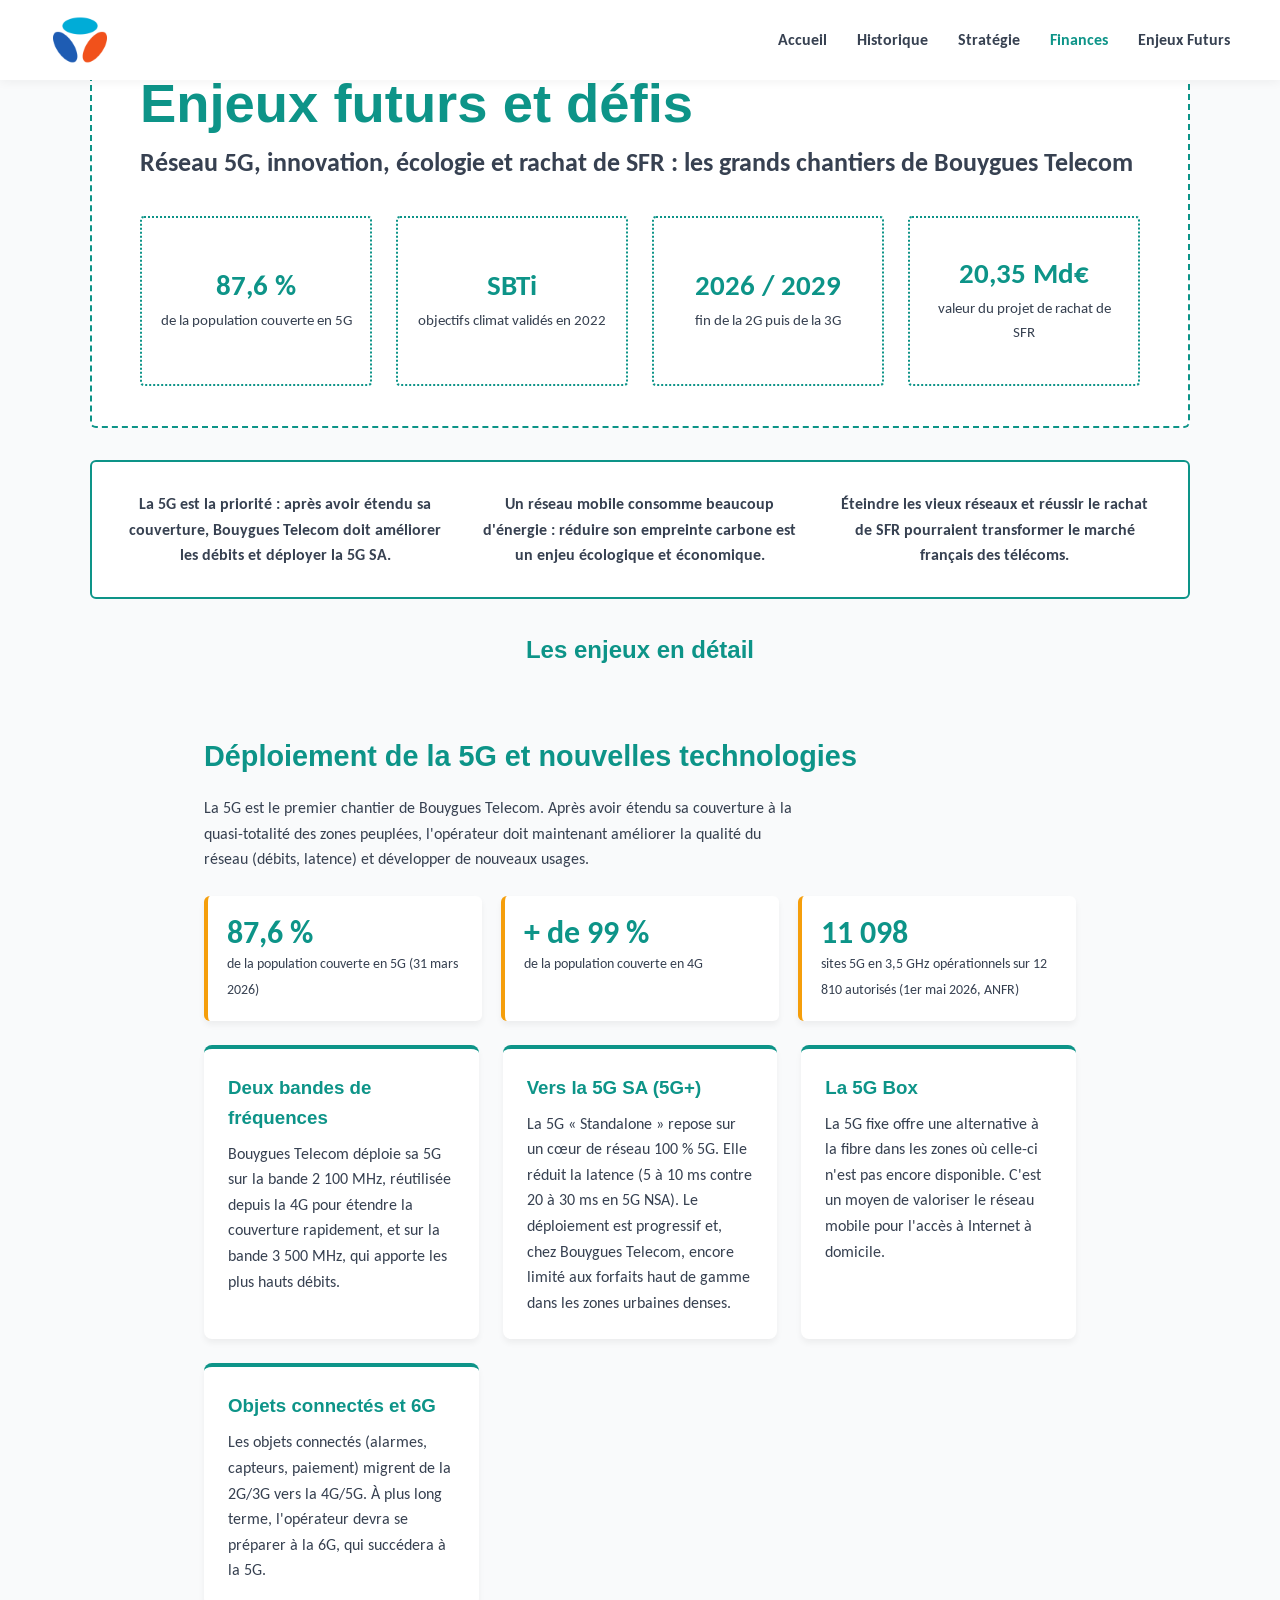
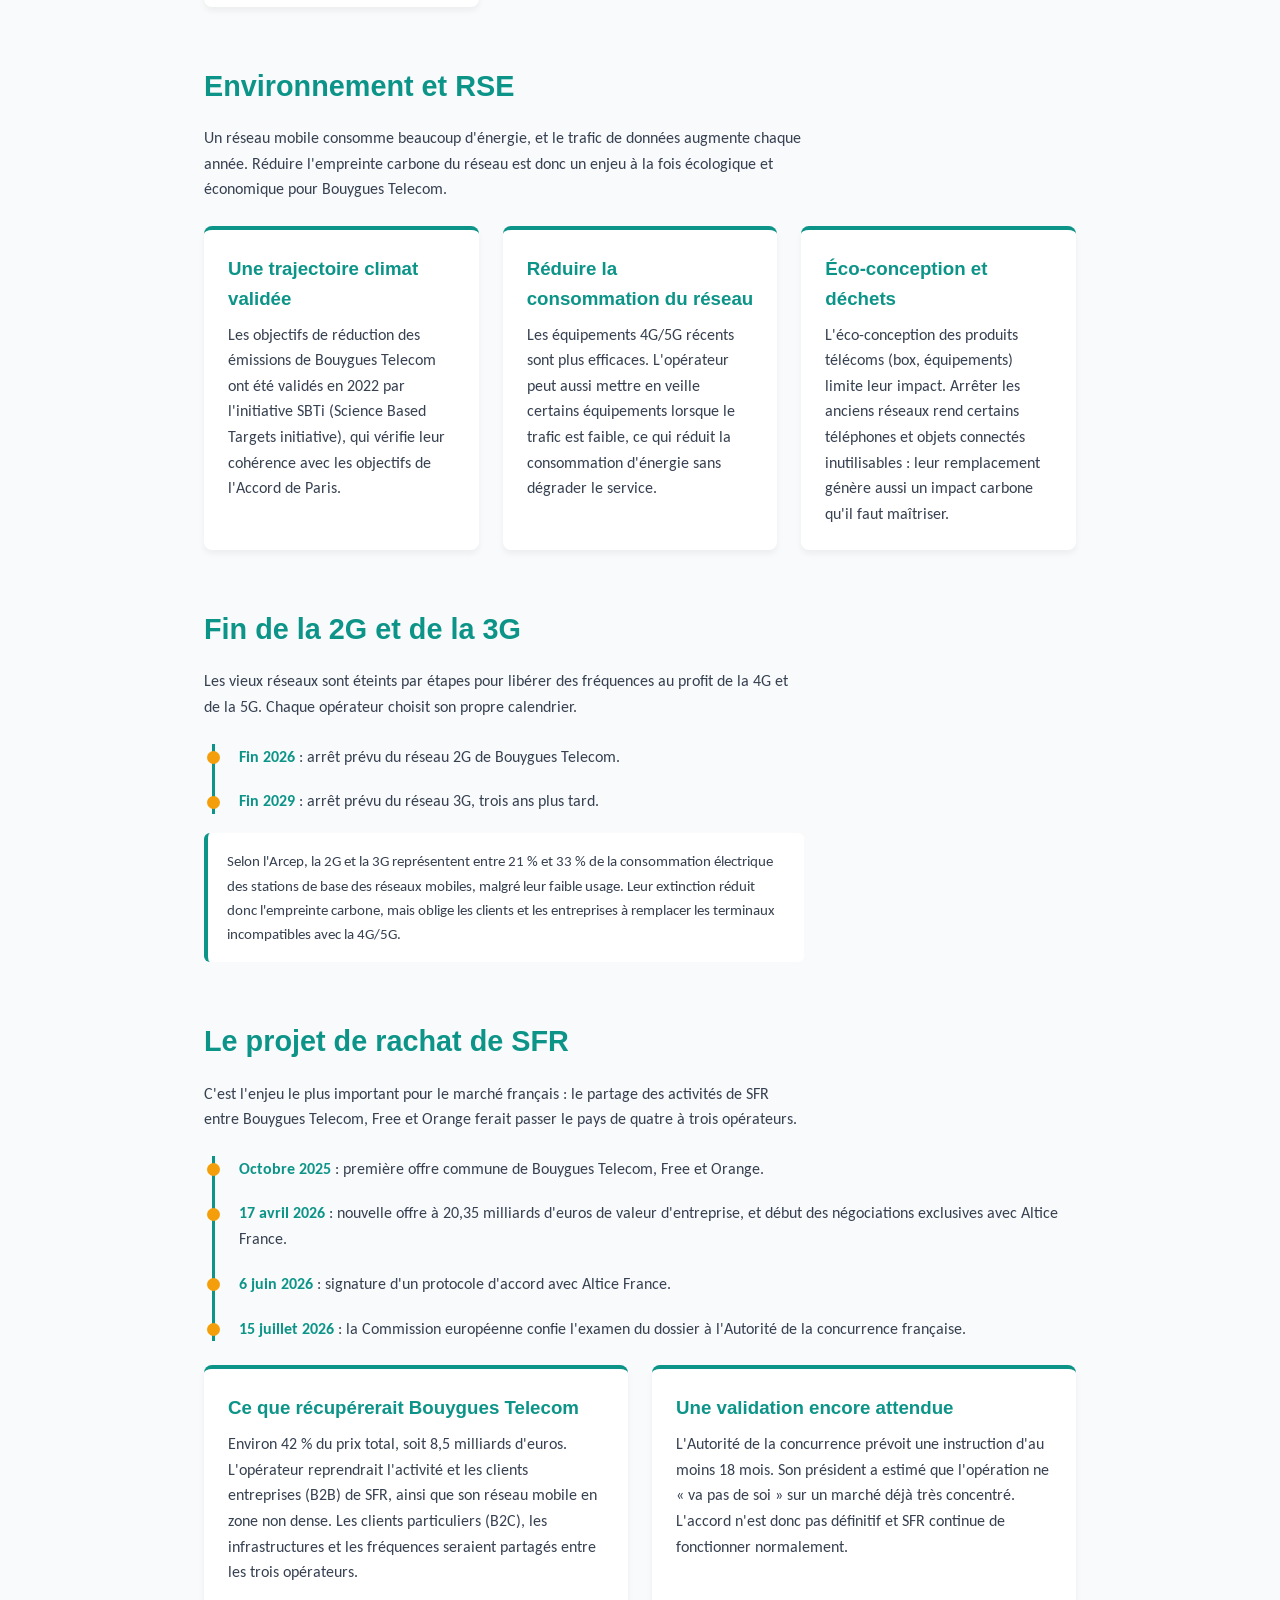
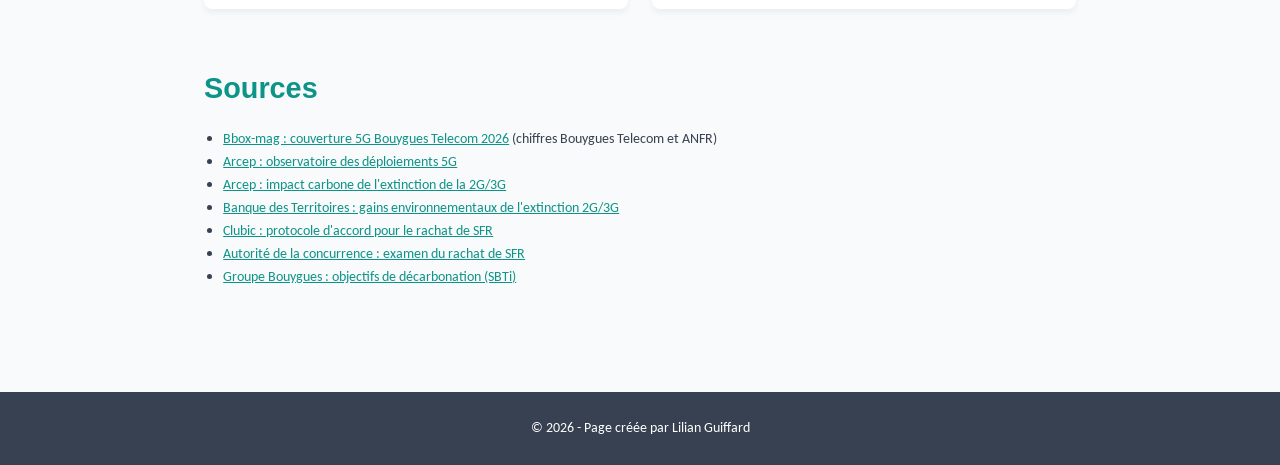
==== enjeux.html @ 65c5e7a4 "Update enjeux.html" ====
<!DOCTYPE html>
<html lang="fr">
<head>
    <meta charset="UTF-8">
    <meta name="viewport" content="width=device-width, initial-scale=1.0">
    <title>Enjeux Futurs - Bouygues Telecom</title>
    <link rel="stylesheet" href="style.css">
    <link rel="icon" type="image/x-icon" href="./Bouygues.ico">
    
    <link href="https://fonts.googleapis.com/css2?family=Carlito:ital,wght@0,400;0,700;1,400&display=swap" rel="stylesheet">
    

    
    <style>

        .enjeux-wrap {
            max-width: 1000px;
            margin: 0 auto;
            padding: 3rem 5% 1rem;
        }

        .enjeux-wrap section {
            margin-bottom: 3.5rem;
        }

        .enjeux-wrap h2 {
            color: var(--primary-color);
            font-size: 1.8rem;
            margin-bottom: 1rem;
        }

        .enjeux-wrap h3 {
            color: var(--primary-color);
            margin-bottom: 0.5rem;
        }

        .enjeux-wrap p {
            margin-bottom: 1rem;
            max-width: 75ch;
        }

        
        .intro-panel {
            max-width: 1100px;
            margin: 2rem auto 0;
            padding: 2.5rem 3rem;
            background: #fff;
            border: 2px dashed var(--primary-color);
            border-radius: 6px;
            width: 90%;
        }

        .intro-panel h1 {
            font-size: clamp(2rem, 5vw, 3.4rem);
            line-height: 1.1;
            color: var(--primary-color);
            margin-bottom: 0.6rem;
        }

        .intro-panel .sous-titre {
            font-size: clamp(1.1rem, 2.5vw, 1.6rem);
            font-weight: 700;
            margin-bottom: 2rem;
        }

        
        .tuiles {
            display: grid;
            grid-template-columns: repeat(4, 1fr);
            gap: 1.5rem;
        }

        .tuile {
            display: flex;
            flex-direction: column;
            justify-content: center;
            align-items: center;
            text-align: center;
            min-height: 170px;
            padding: 1rem;
            border: 2px dotted var(--primary-color);
            border-radius: 4px;
            color: var(--text-color);
            text-decoration: none;
            transition: box-shadow 0.25s, transform 0.25s;
        }

        .tuile:hover,
        .tuile:focus-visible {
            box-shadow: 0 8px 24px rgba(0, 85, 164, 0.18);
            transform: translateY(-3px);
        }

        .tuile strong {
            font-size: 1.8rem;
            color: var(--primary-color);
            line-height: 1.1;
        }

        .tuile span {
            font-size: 0.95rem;
            margin-top: 0.4rem;
        }

        
        .trio {
            max-width: 1100px;
            width: 90%;
            margin: 2rem auto 0;
            padding: 1.8rem 2rem;
            background: #fff;
            border: 2px solid var(--primary-color);
            border-radius: 6px;
            display: grid;
            grid-template-columns: repeat(3, 1fr);
            gap: 2rem;
            text-align: center;
            font-weight: 700;
        }

        .trio p {
            margin: 0;
        }

        .detail-titre {
            text-align: center;
            margin-top: 2rem;
            color: var(--primary-color);
        }

        @media (max-width: 900px) {
            .tuiles { grid-template-columns: repeat(2, 1fr); }
            .trio { grid-template-columns: 1fr; }
        }

        @media (max-width: 480px) {
            .intro-panel { padding: 1.5rem; }
            .tuiles { grid-template-columns: 1fr; }
        }

        
        .chiffres {
            display: grid;
            grid-template-columns: repeat(auto-fit, minmax(200px, 1fr));
            gap: 1.2rem;
            margin: 1.5rem 0;
        }

        .chiffre {
            background: #fff;
            border-left: 4px solid var(--accent-color);
            border-radius: 6px;
            padding: 1.2rem;
            box-shadow: 0 4px 6px rgba(0, 0, 0, 0.05);
        }

        .chiffre strong {
            display: block;
            font-size: 2rem;
            color: var(--primary-color);
            line-height: 1.1;
        }

        .chiffre span {
            font-size: 0.9rem;
        }

        
        .grille {
            display: grid;
            grid-template-columns: repeat(auto-fit, minmax(260px, 1fr));
            gap: 1.5rem;
            margin-top: 1.5rem;
        }

        .grille .card {
            max-width: none;
            padding: 1.5rem;
        }

        .grille .card p {
            margin-bottom: 0;
        }

        
        .frise {
            list-style: none;
            border-left: 3px solid var(--primary-color);
            margin: 1.5rem 0 1rem 0.5rem;
            padding-left: 1.5rem;
        }

        .frise li {
            position: relative;
            margin-bottom: 1.2rem;
        }

        .frise li::before {
            content: "";
            position: absolute;
            left: calc(-1.5rem - 8px);
            top: 0.45rem;
            width: 13px;
            height: 13px;
            border-radius: 50%;
            background: var(--accent-color);
        }

        .frise time {
            font-weight: 700;
            color: var(--primary-color);
        }

        .note {
            background: #fff;
            border-radius: 6px;
            padding: 1rem 1.2rem;
            border-left: 4px solid var(--primary-color);
            font-size: 0.95rem;
            max-width: 75ch;
        }

        .sources ul {
            padding-left: 1.2rem;
            font-size: 0.9rem;
        }

        .sources a {
            color: var(--primary-color);
        }

        
        .btn {
            transition: box-shadow 0.25s, transform 0.25s;
        }

        .btn:hover {
            background: var(--accent-color);
            box-shadow: 0 8px 24px rgba(255, 90, 0, 0.35);
            transform: translateY(-3px);
        }

    </style>
</head>
<body>

    <header>
        <div class="logo">
            <img src="./bouygues-telecom-logo.png"
                 width="60"
                 height="60"
                 alt="Logo Bouygues Telecom">
        </div>

        <nav>
            <ul>
                <li><a href="index.html">Accueil</a></li>
                <li><a href="histoire.html">Historique</a></li>
                <li><a href="strategie.html">Stratégie</a></li>
                <li><a href="finances.html" class="active">Finances</a></li>
                <li><a href="enjeux.html">Enjeux Futurs</a></li>
            </ul>
        </nav>
    </header>

    <div class="intro-panel">
        <h1>Enjeux futurs et défis</h1>
        <p class="sous-titre">Réseau 5G, innovation, écologie et rachat de SFR : les grands chantiers de Bouygues Telecom</p>
        <div class="tuiles">
            <a class="tuile" href="#5g"><strong>87,6 %</strong><span>de la population couverte en 5G</span></a>
            <a class="tuile" href="#rse"><strong>SBTi</strong><span>objectifs climat validés en 2022</span></a>
            <a class="tuile" href="#reseaux"><strong>2026 / 2029</strong><span>fin de la 2G puis de la 3G</span></a>
            <a class="tuile" href="#sfr"><strong>20,35 Md€</strong><span>valeur du projet de rachat de SFR</span></a>
        </div>
    </div>

    <div class="trio">
        <p>La 5G est la priorité : après avoir étendu sa couverture, Bouygues Telecom doit améliorer les débits et déployer la 5G SA.</p>
        <p>Un réseau mobile consomme beaucoup d'énergie : réduire son empreinte carbone est un enjeu écologique et économique.</p>
        <p>Éteindre les vieux réseaux et réussir le rachat de SFR pourraient transformer le marché français des télécoms.</p>
    </div>

    <h2 class="detail-titre">Les enjeux en détail</h2>

    <main class="enjeux-wrap">

        
        <section id="5g">
            <h2>Déploiement de la 5G et nouvelles technologies</h2>
            <p>La 5G est le premier chantier de Bouygues Telecom. Après avoir étendu sa couverture à la quasi-totalité des zones peuplées, l'opérateur doit maintenant améliorer la qualité du réseau (débits, latence) et développer de nouveaux usages.</p>

            <div class="chiffres">
                <div class="chiffre">
                    <strong>87,6 %</strong>
                    <span>de la population couverte en 5G (31 mars 2026)</span>
                </div>
                <div class="chiffre">
                    <strong>+ de 99 %</strong>
                    <span>de la population couverte en 4G</span>
                </div>
                <div class="chiffre">
                    <strong>11 098</strong>
                    <span>sites 5G en 3,5 GHz opérationnels sur 12 810 autorisés (1er mai 2026, ANFR)</span>
                </div>
            </div>

            <div class="grille">
                <div class="card">
                    <h3>Deux bandes de fréquences</h3>
                    <p>Bouygues Telecom déploie sa 5G sur la bande 2 100 MHz, réutilisée depuis la 4G pour étendre la couverture rapidement, et sur la bande 3 500 MHz, qui apporte les plus hauts débits.</p>
                </div>
                <div class="card">
                    <h3>Vers la 5G SA (5G+)</h3>
                    <p>La 5G « Standalone » repose sur un cœur de réseau 100 % 5G. Elle réduit la latence (5 à 10 ms contre 20 à 30 ms en 5G NSA). Le déploiement est progressif et, chez Bouygues Telecom, encore limité aux forfaits haut de gamme dans les zones urbaines denses.</p>
                </div>
                <div class="card">
                    <h3>La 5G Box</h3>
                    <p>La 5G fixe offre une alternative à la fibre dans les zones où celle-ci n'est pas encore disponible. C'est un moyen de valoriser le réseau mobile pour l'accès à Internet à domicile.</p>
                </div>
                <div class="card">
                    <h3>Objets connectés et 6G</h3>
                    <p>Les objets connectés (alarmes, capteurs, paiement) migrent de la 2G/3G vers la 4G/5G. À plus long terme, l'opérateur devra se préparer à la 6G, qui succédera à la 5G.</p>
                </div>
            </div>
        </section>

        
        <section id="rse">
            <h2>Environnement et RSE</h2>
            <p>Un réseau mobile consomme beaucoup d'énergie, et le trafic de données augmente chaque année. Réduire l'empreinte carbone du réseau est donc un enjeu à la fois écologique et économique pour Bouygues Telecom.</p>

            <div class="grille">
                <div class="card">
                    <h3>Une trajectoire climat validée</h3>
                    <p>Les objectifs de réduction des émissions de Bouygues Telecom ont été validés en 2022 par l'initiative SBTi (Science Based Targets initiative), qui vérifie leur cohérence avec les objectifs de l'Accord de Paris.</p>
                </div>
                <div class="card">
                    <h3>Réduire la consommation du réseau</h3>
                    <p>Les équipements 4G/5G récents sont plus efficaces. L'opérateur peut aussi mettre en veille certains équipements lorsque le trafic est faible, ce qui réduit la consommation d'énergie sans dégrader le service.</p>
                </div>
                <div class="card">
                    <h3>Éco-conception et déchets</h3>
                    <p>L'éco-conception des produits télécoms (box, équipements) limite leur impact. Arrêter les anciens réseaux rend certains téléphones et objets connectés inutilisables : leur remplacement génère aussi un impact carbone qu'il faut maîtriser.</p>
                </div>
            </div>
        </section>

        
        <section id="reseaux">
            <h2>Fin de la 2G et de la 3G</h2>
            <p>Les vieux réseaux sont éteints par étapes pour libérer des fréquences au profit de la 4G et de la 5G. Chaque opérateur choisit son propre calendrier.</p>

            <ul class="frise">
                <li><time>Fin 2026</time> : arrêt prévu du réseau 2G de Bouygues Telecom.</li>
                <li><time>Fin 2029</time> : arrêt prévu du réseau 3G, trois ans plus tard.</li>
            </ul>

            <p class="note">Selon l'Arcep, la 2G et la 3G représentent entre 21 % et 33 % de la consommation électrique des stations de base des réseaux mobiles, malgré leur faible usage. Leur extinction réduit donc l'empreinte carbone, mais oblige les clients et les entreprises à remplacer les terminaux incompatibles avec la 4G/5G.</p>
        </section>

        <section id="sfr">
            <h2>Le projet de rachat de SFR</h2>
            <p>C'est l'enjeu le plus important pour le marché français : le partage des activités de SFR entre Bouygues Telecom, Free et Orange ferait passer le pays de quatre à trois opérateurs.</p>

            <ul class="frise">
                <li><time>Octobre 2025</time> : première offre commune de Bouygues Telecom, Free et Orange.</li>
                <li><time>17 avril 2026</time> : nouvelle offre à 20,35 milliards d'euros de valeur d'entreprise, et début des négociations exclusives avec Altice France.</li>
                <li><time>6 juin 2026</time> : signature d'un protocole d'accord avec Altice France.</li>
                <li><time>15 juillet 2026</time> : la Commission européenne confie l'examen du dossier à l'Autorité de la concurrence française.</li>
            </ul>

            <div class="grille">
                <div class="card">
                    <h3>Ce que récupérerait Bouygues Telecom</h3>
                    <p>Environ 42 % du prix total, soit 8,5 milliards d'euros. L'opérateur reprendrait l'activité et les clients entreprises (B2B) de SFR, ainsi que son réseau mobile en zone non dense. Les clients particuliers (B2C), les infrastructures et les fréquences seraient partagés entre les trois opérateurs.</p>
                </div>
                <div class="card">
                    <h3>Une validation encore attendue</h3>
                    <p>L'Autorité de la concurrence prévoit une instruction d'au moins 18 mois. Son président a estimé que l'opération ne « va pas de soi » sur un marché déjà très concentré. L'accord n'est donc pas définitif et SFR continue de fonctionner normalement.</p>
                </div>
            </div>
        </section>

        <section class="sources">
            <h2>Sources</h2>
            <ul>
                <li><a href="https://www.bbox-mag.fr/mobiles/reseau/couverture-5g-bouygues-telecom-2026/44819031">Bbox-mag : couverture 5G Bouygues Telecom 2026</a> (chiffres Bouygues Telecom et ANFR)</li>
                <li><a href="https://www.arcep.fr/cartes-et-donnees/nos-cartes/5g/derniers-chiffres.html">Arcep : observatoire des déploiements 5G</a></li>
                <li><a href="https://www.arcep.fr/actualites/actualites-et-communiques/detail/n/environnement-110923.html">Arcep : impact carbone de l'extinction de la 2G/3G</a></li>
                <li><a href="https://www.banquedesterritoires.fr/lextinction-de-la-2g3g-pourrait-generer-des-gains-environnementaux-substantiels">Banque des Territoires : gains environnementaux de l'extinction 2G/3G</a></li>
                <li><a href="https://www.clubic.com/actualite-615757-grosse-avancee-pour-le-rachat-de-sfr-free-orange-bouygues-telecom-tombent-d-accord-avec-altice-les-details.html">Clubic : protocole d'accord pour le rachat de SFR</a></li>
                <li><a href="https://www.autoritedelaconcurrence.fr/fr/entityprint/pdf/node/12235">Autorité de la concurrence : examen du rachat de SFR</a></li>
                <li><a href="https://www.bouygues.com/app/uploads/2024/03/reponses-aux-questions-ecrites-des-actionnairesannexes_vf-1-1.pdf">Groupe Bouygues : objectifs de décarbonation (SBTi)</a></li>
            </ul>
        </section>

    </main>

    <footer>
        <p>&copy; 2026 - Page créée par Lilian Guiffard</p>
    </footer>

</body>
</html>
---- style.css ----
head {
      <link rel="icon" type="image/x-icon" href="./Bouygues.ico">
  }

:root {
  --primary-color: #0D9488;   
  --secondary-color: #059669; 
  --accent-color: #F59E0B;    
  --neutral-color: #374151;   
  --text-color: #374151;      
  --bg-light: #F9FAFB;        
}

* {
  margin: 0;
  padding: 0;
  box-sizing: border-box;
}

body {
  font-family: 'Segoe UI', Tahoma, Geneva, Verdana, sans-serif;
  color: var(--text-color);
  background-color: var(--bg-light);
  line-height: 1.6;
}

header {
  background: #fff;
  box-shadow: 0 2px 5px rgba(0, 0, 0, 0.1);
  display: flex;
  justify-content: space-between;
  align-items: center;
  padding: 1rem 5%;
  position: sticky;
  top: 0;
  z-index: 1000;
}

header .logo h1 {
  color: var(--primary-color);
  font-size: 1.8rem;
}

header .logo span {
  color: var(--accent-color);
}

nav ul {
  list-style: none;
  display: flex;
  gap: 1.5rem;
}

nav a {
  text-decoration: none;
  color: var(--text-color);
  font-weight: 500;
  transition: color 0.3s;
}

nav a:hover,
nav a.active {
  color: var(--primary-color);
}

.hero {
  background: linear-gradient(135deg, var(--primary-color) 0%, #065f55 100%);
  color: #fff;
  padding: 6rem 2rem;
  text-align: center;
}

.hero h2 {
  font-size: 2.5rem;
  margin-bottom: 1rem;
}

.hero p {
  font-size: 1.2rem;
  max-width: 600px;
  margin: 0 auto 2rem;
}

.btn {
  display: inline-block;
  background: var(--accent-color);
  color: #fff;
  padding: 0.8rem 1.5rem;
  border-radius: 5px;
  text-decoration: none;
  font-weight: 700;
  transition: background 0.3s;
}

.btn:hover {
  background: var(--secondary-color);
}

.intro-cards {
  display: flex;
  justify-content: center;
  gap: 2rem;
  padding: 4rem 5%;
  flex-wrap: wrap;
}

.card {
  background: #fff;
  padding: 2rem;
  border-radius: 8px;
  box-shadow: 0 4px 6px rgba(0, 0, 0, 0.05);
  flex: 1;
  min-width: 250px;
  max-width: 350px;
  border-top: 4px solid var(--primary-color);
}

.card h3 {
  margin-bottom: 1rem;
  color: var(--primary-color);
}

footer {
  text-align: center;
  padding: 2rem;
  background-color: var(--neutral-color);
  color: #ccc;
  margin-top: 2rem;
}

@media (max-width: 768px) {
  header {
    flex-direction: column;
    gap: 1rem;
  }

  nav ul {
    flex-wrap: wrap;
    justify-content: center;
  }
}

:root {
  --primary: #0d9488; /* Teal Océan */
  --secondary: #059669; /* Vert Émeraude */
  --accent: #f59e0b; /* Ambre Doré */
  --neutral: #374151; /* Gris Graphite */
  --bg-light: #f9fafb; /* Gris Clair */
}

/* Typographie et Design Global */
body {
  font-family: "Carlito", sans-serif;
  background-color: var(--bg-light);
  color: var(--neutral);
  margin: 0;
  padding: 0;
  line-height: 1.6;
}

h1, h2, h3, h4, h5, h6 {
  font-family: "Bahnschrift", sans-serif;
  color: var(--primary);
  margin-bottom: 1rem;
}

/* En-tête Flottant (Header) */
header {
  position: fixed;
  top: 0;
  width: 100%;
  height: 80px;
  background-color: #ffffff;
  box-shadow: 0 2px 10px rgba(0, 0, 0, 0.05);
  display: flex;
  justify-content: space-between;
  align-items: center;
  padding: 0 50px;
  z-index: 1000;
  box-sizing: border-box;
}

.logo {
  font-family: "Bahnschrift", sans-serif;
  font-size: 24px;
  color: var(--primary);
  font-weight: bold;
  display: flex;
  align-items: center;
}

nav ul {
  list-style: none;
  display: flex;
  gap: 30px;
  margin: 0;
  padding: 0;
}

nav ul li a {
  color: var(--neutral);
  text-decoration: none;
  font-weight: 600;
}

nav ul li a:hover {
  color: var(--primary);
  text-decoration: underline;
}

.lang-selector {
  padding: 5px 10px;
  border: 1px solid var(--neutral);
  border-radius: 4px;
  font-family: "Carlito", sans-serif;
  color: var(--neutral);
}

/* Layout Principal et Espace Blanc */
main {
  margin-top: 100px; /* Compensation du menu flottant */
  padding: 0 50px 50px 50px;
  max-width: 1200px;
  margin-left: auto;
  margin-right: auto;
}

/* Fil d'Ariane */
.breadcrumbs {
  margin-bottom: 20px;
  font-size: 14px;
}

.breadcrumbs a {
  color: var(--primary);
  text-decoration: none;
}

.breadcrumbs a:hover {
  text-decoration: underline;
}

/* Haut de page (Hero Section) */
.hero {
  position: relative;
  width: 100%;
  height: 450px;
  background: url("https://cloudfront-eu-central-1.images.arcpublishing.com/infopro/WRHAHRPPHRNG7P7ZY3UWK3AXOY.png")
    center/cover no-repeat;
  border-radius: 8px;
  display: flex;
  align-items: center;
  justify-content: flex-start;
  padding: 40px;
  box-sizing: border-box;
  margin-bottom: 60px;
}

.hero-message {
  background: rgba(255, 255, 255, 0.9);
  padding: 30px;
  border-radius: 8px;
  max-width: 500px;
}

.hero-message h1 {
  margin-top: 0;
}

.hero-message p {
  font-size: 18px;
  margin-bottom: 20px;
}

/* Boutons (Proposition B) */
.btn {
  display: inline-block;
  padding: 12px 24px;
  background-color: var(--secondary);
  color: #ffffff;
  text-decoration: none;
  border-radius: 6px;
  font-weight: bold;
  transition:
    box-shadow 0.3s ease,
    background-color 0.3s ease;
}

.btn:hover {
  box-shadow: 0 6px 12px rgba(0, 0, 0, 0.15); /* Effet d'ombre portée */
  text-decoration: none;
  background-color: #047857;
}

/* Liens textuels */
a.text-link {
  color: var(--primary);
  text-decoration: none;
  font-weight: 600;
}

a.text-link:hover {
  text-decoration: underline;
}

/* Chiffres Clés (Infographies statiques) */
.key-figures-container {
  display: flex;
  gap: 30px;
  margin-bottom: 60px;
}

.figure-card {
  flex: 1;
  background-color: #ffffff;
  padding: 30px;
  border-radius: 8px;
  box-shadow: 0 2px 8px rgba(0, 0, 0, 0.05);
  text-align: center;
  border-top: 4px solid var(--accent);
}

.figure-card .number {
  font-family: "Bahnschrift", sans-serif;
  font-size: 42px;
  color: var(--primary);
  font-weight: bold;
  margin-bottom: 10px;
}

.news-carousel {
  display: flex;
  justify-content: center;
  align-items: center;
  gap: 20px;
}

.news-item {
  width: 320px;
  background-color: #ffffff;
  border-radius: 8px;
  padding: 20px;
  box-shadow: 0 2px 8px rgba(0, 0, 0, 0.05);
}

img.news-img {
  width: 100%;
  height: 320px;
  border-radius: 8px;
  transition: transform 0.3s ease;
  margin-bottom: 15px;
}

.news-item:hover img.news-img {
  transform: scale(1.05); 
}

footer {
  background-color: var(--neutral);
  color: #ffffff;
  text-align: center;
  padding: 25px 0;
  font-size: 14px;
}

footer a {
  color: #ffffff;
  text-decoration: none;
  margin: 0 15px;
}

footer a:hover {
  text-decoration: underline;
  color: var(--accent);
}
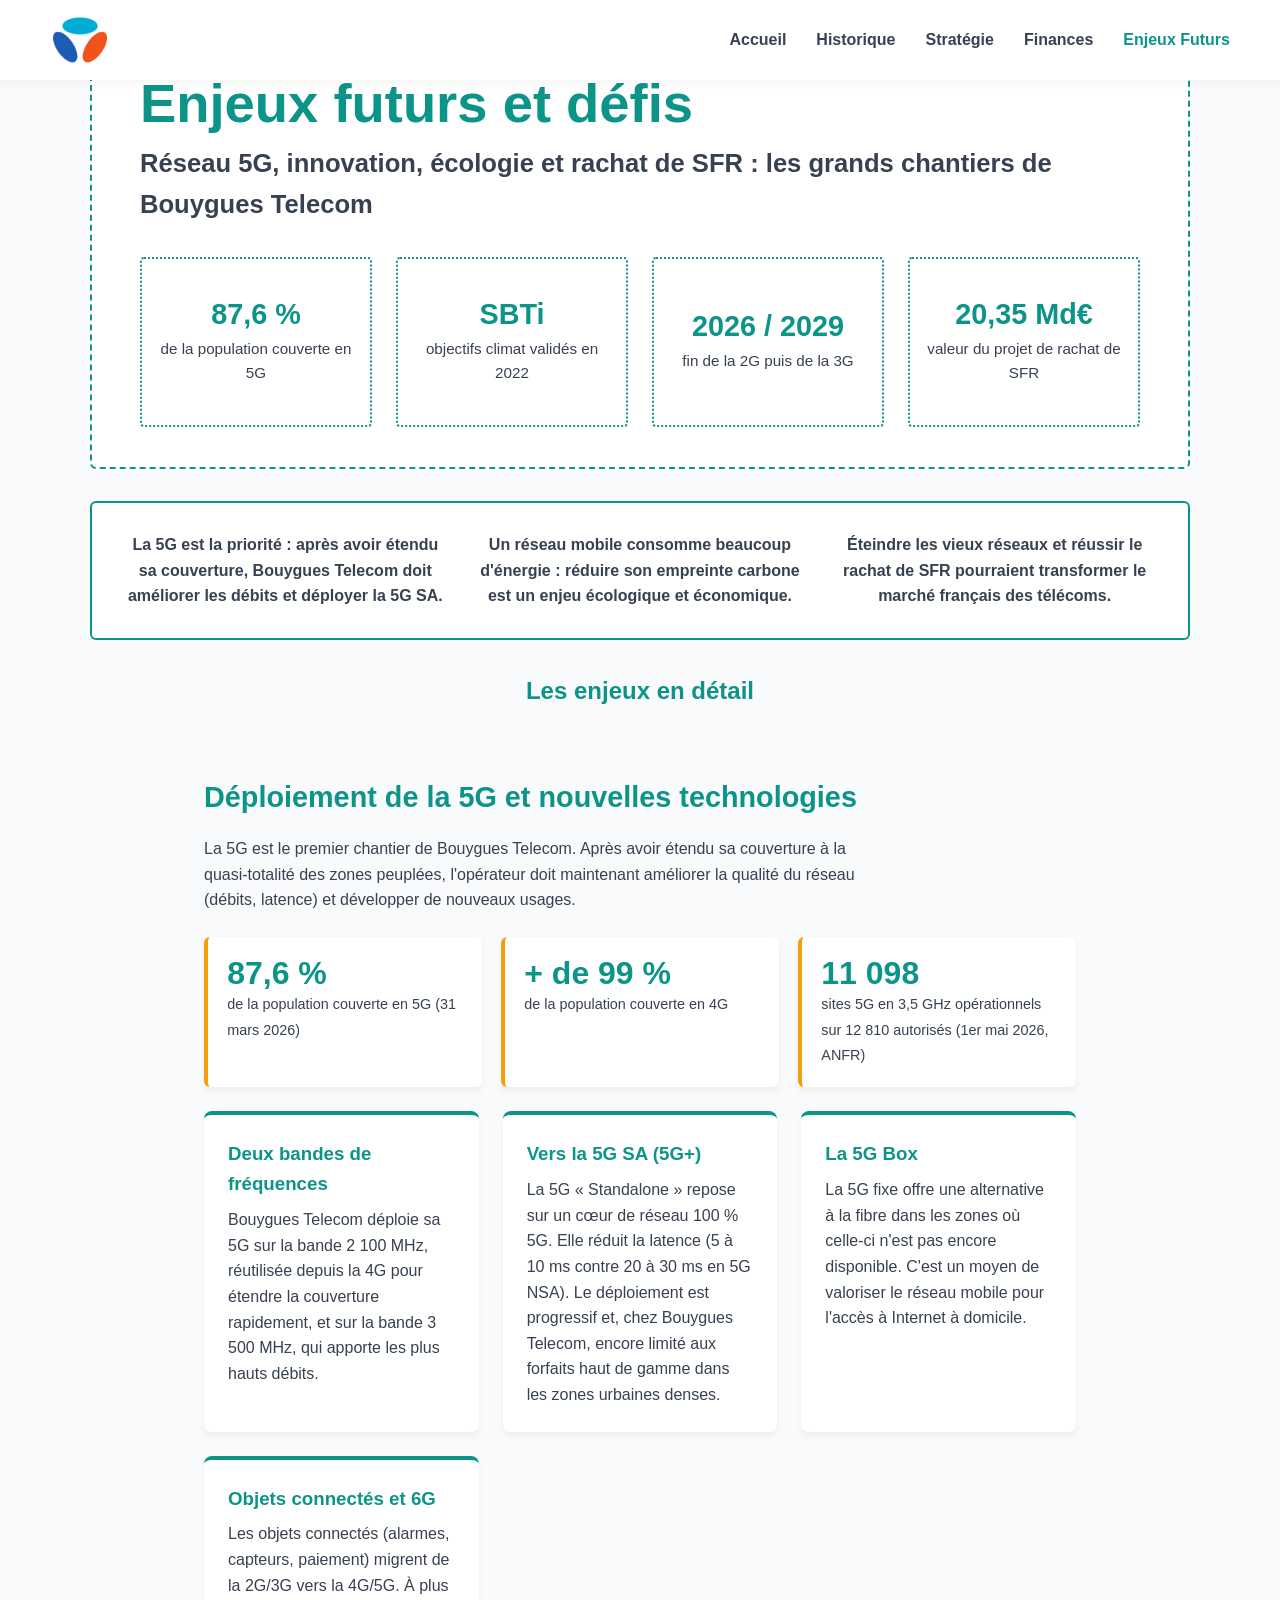
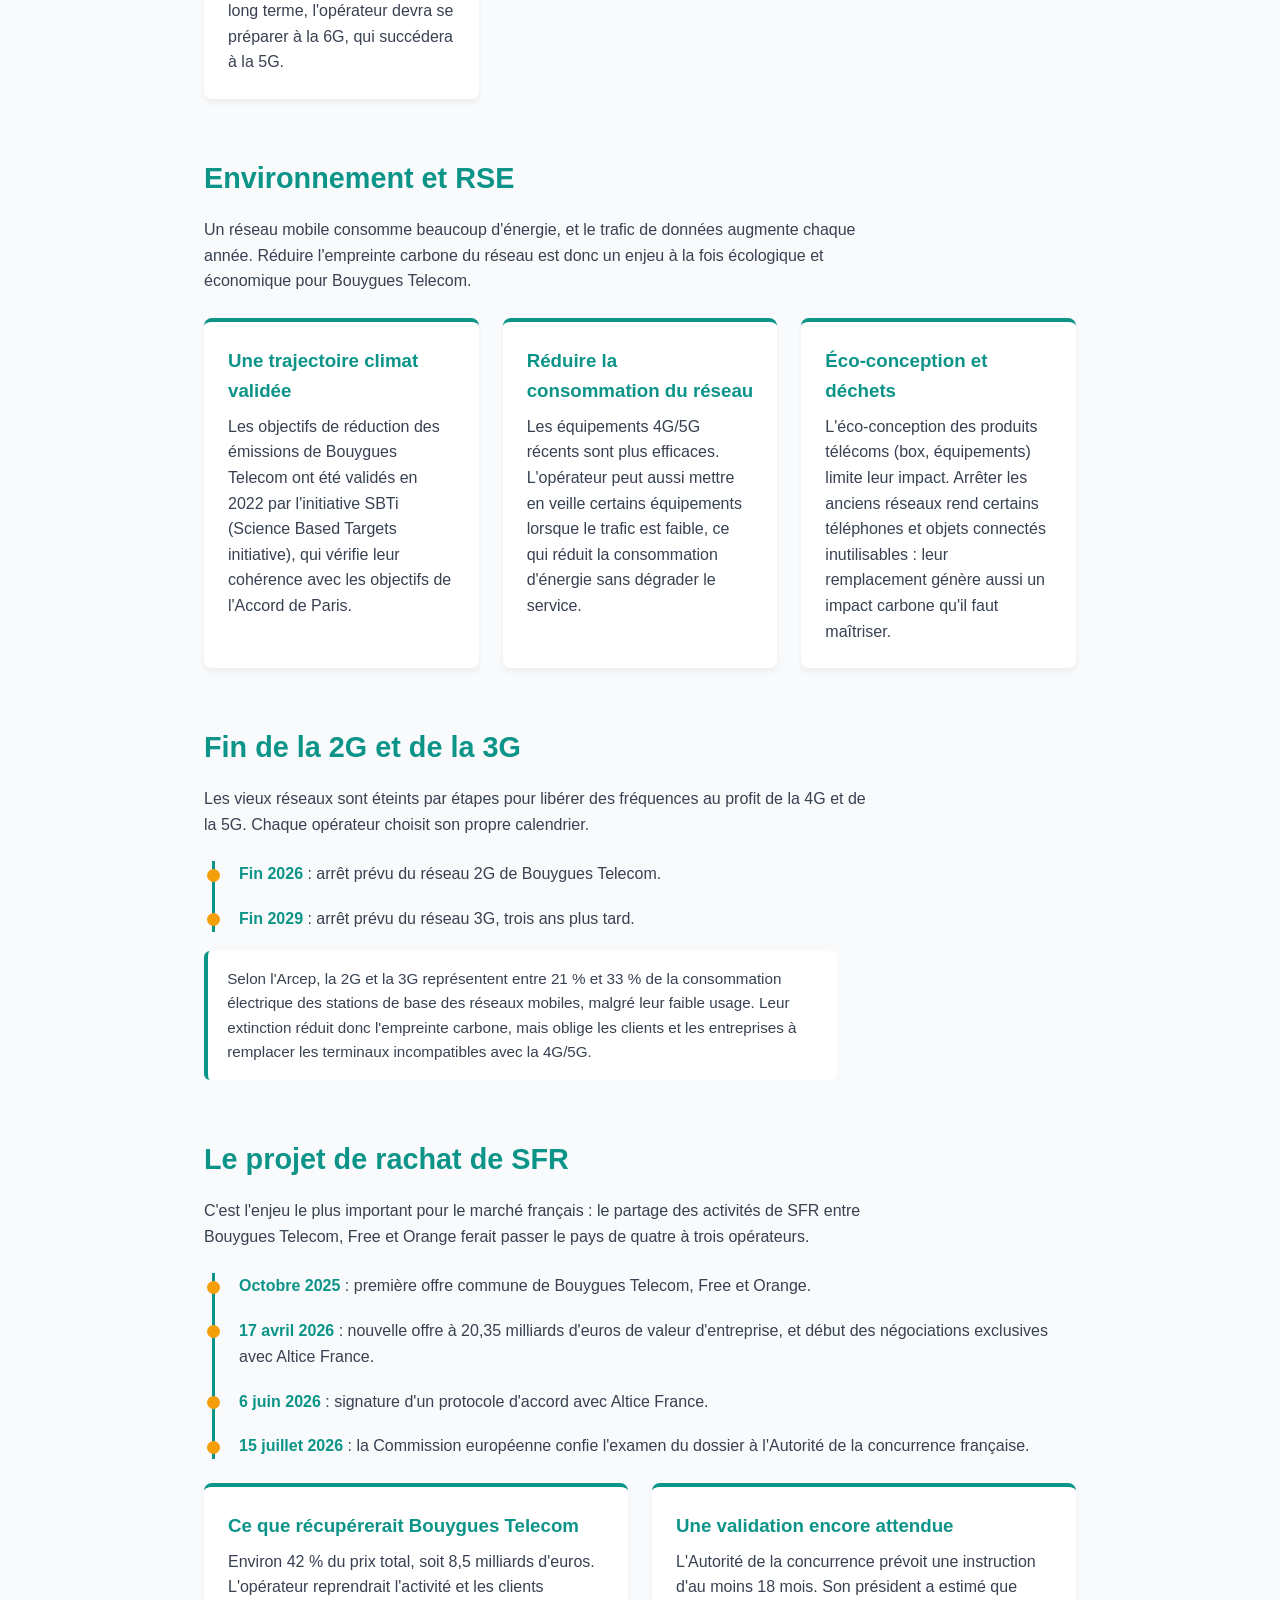
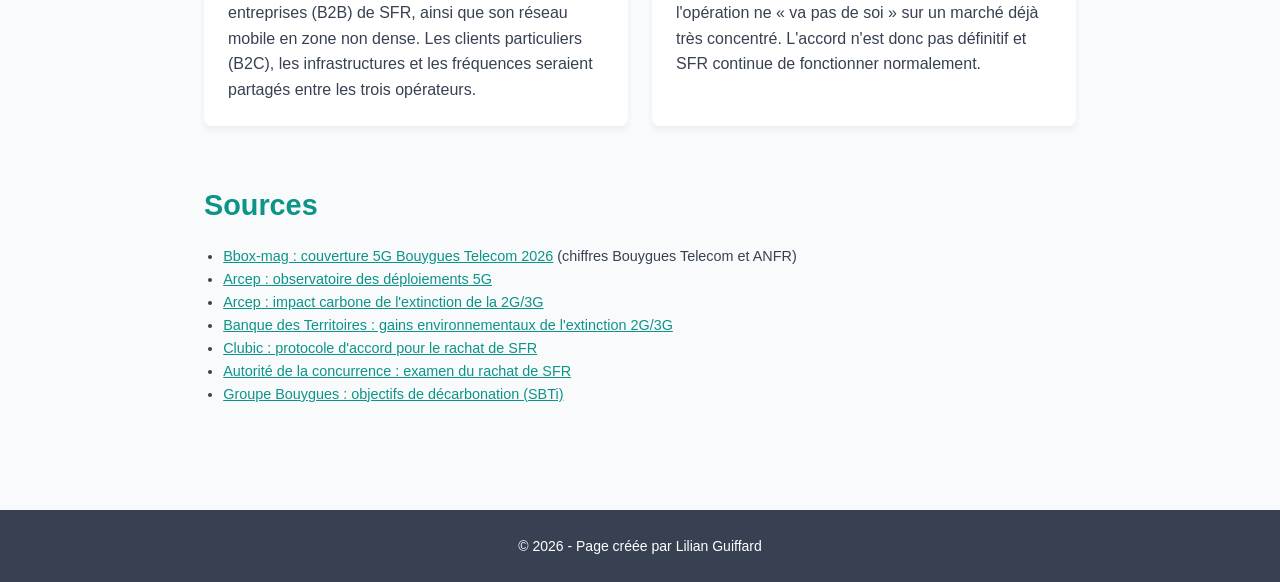
==== commit c0dbeab7: "Update enjeux.html" ====
--- a/enjeux.html
+++ b/enjeux.html
@@ -6,13 +6,9 @@
     <title>Enjeux Futurs - Bouygues Telecom</title>
     <link rel="stylesheet" href="style.css">
     <link rel="icon" type="image/x-icon" href="./Bouygues.ico">
-    
-    <link href="https://fonts.googleapis.com/css2?family=Carlito:ital,wght@0,400;0,700;1,400&display=swap" rel="stylesheet">
-    
 
     
     <style>
-
         .enjeux-wrap {
             max-width: 1000px;
             margin: 0 auto;
@@ -246,19 +242,15 @@
 
     <header>
         <div class="logo">
-            <img src="./bouygues-telecom-logo.png"
-                 width="60"
-                 height="60"
-                 alt="Logo Bouygues Telecom">
+            <img src="./bouygues-telecom-logo.png" width="60" height="60" alt="Logo Bouygues Telecom">
         </div>
-
         <nav>
             <ul>
                 <li><a href="index.html">Accueil</a></li>
                 <li><a href="histoire.html">Historique</a></li>
                 <li><a href="strategie.html">Stratégie</a></li>
-                <li><a href="finances.html" class="active">Finances</a></li>
-                <li><a href="enjeux.html">Enjeux Futurs</a></li>
+                <li><a href="finances.html">Finances</a></li>
+                <li><a href="enjeux.html" class="active">Enjeux Futurs</a></li>
             </ul>
         </nav>
     </header>
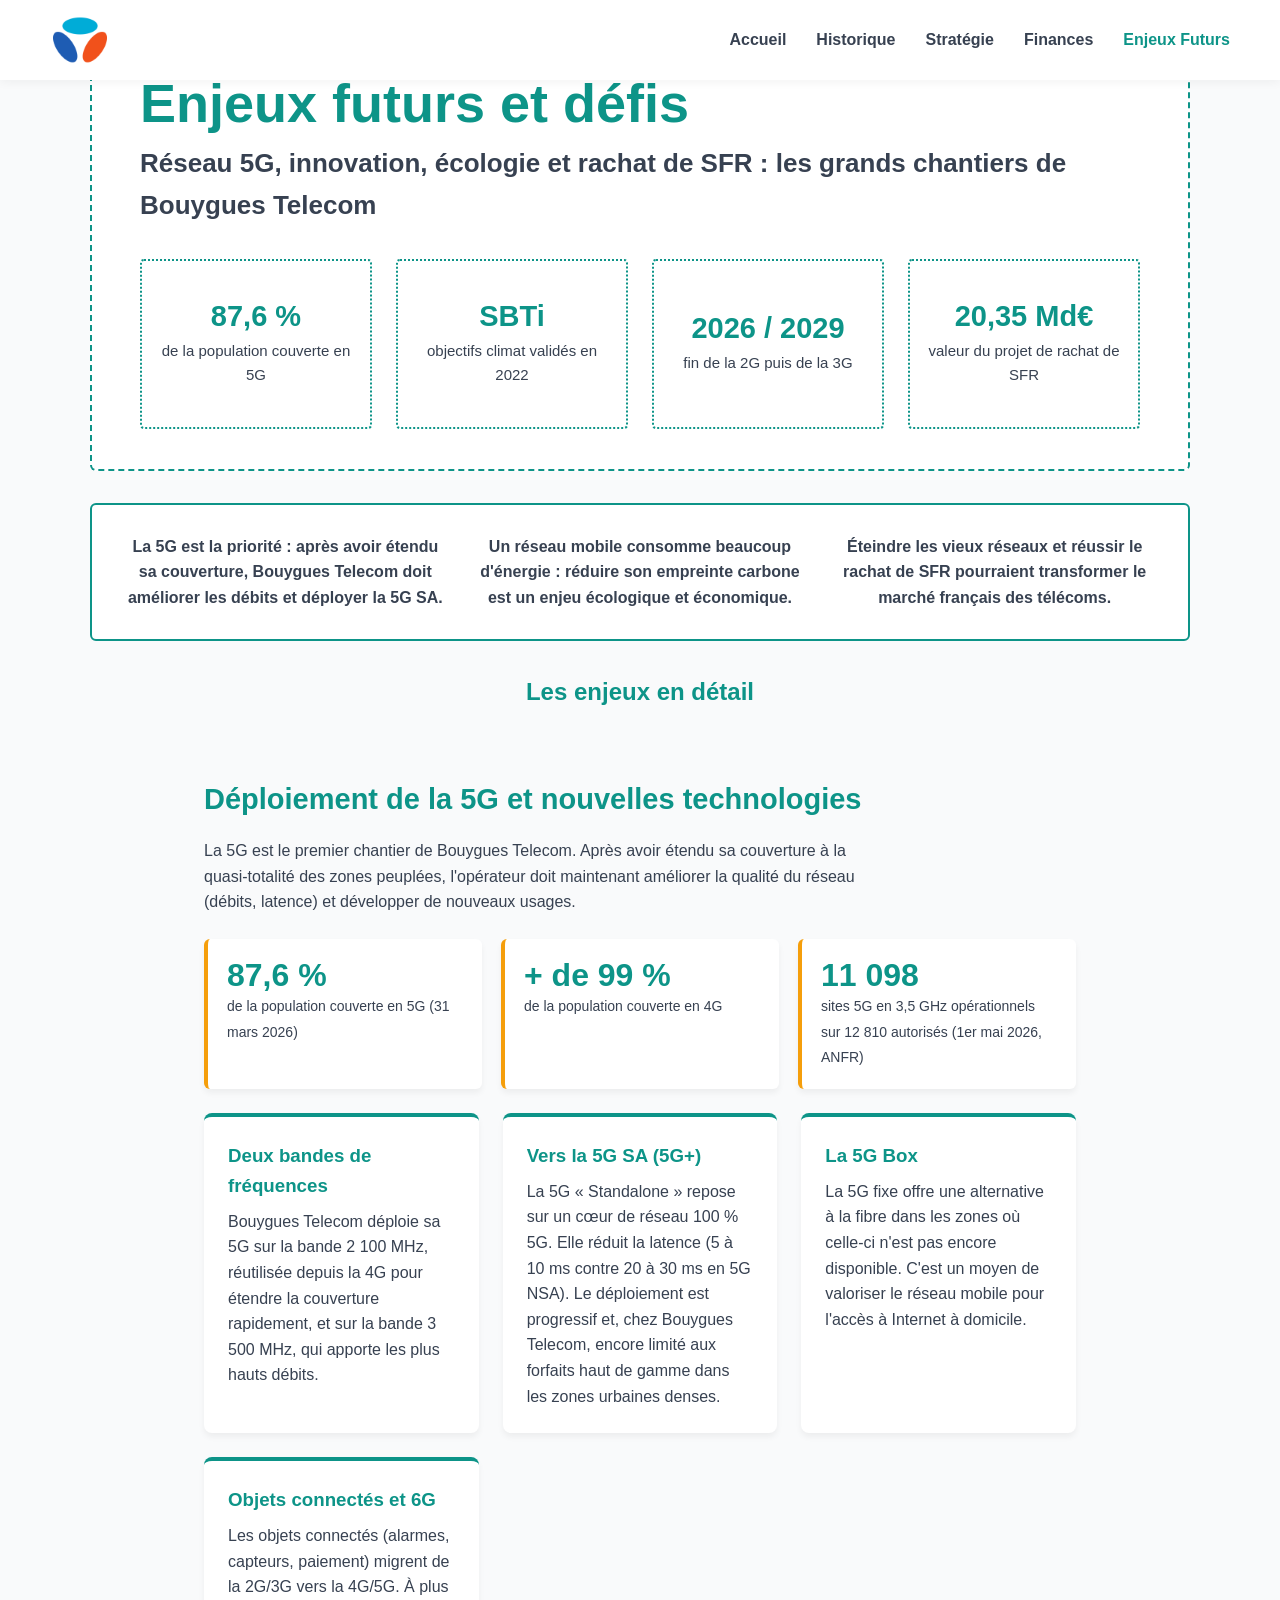
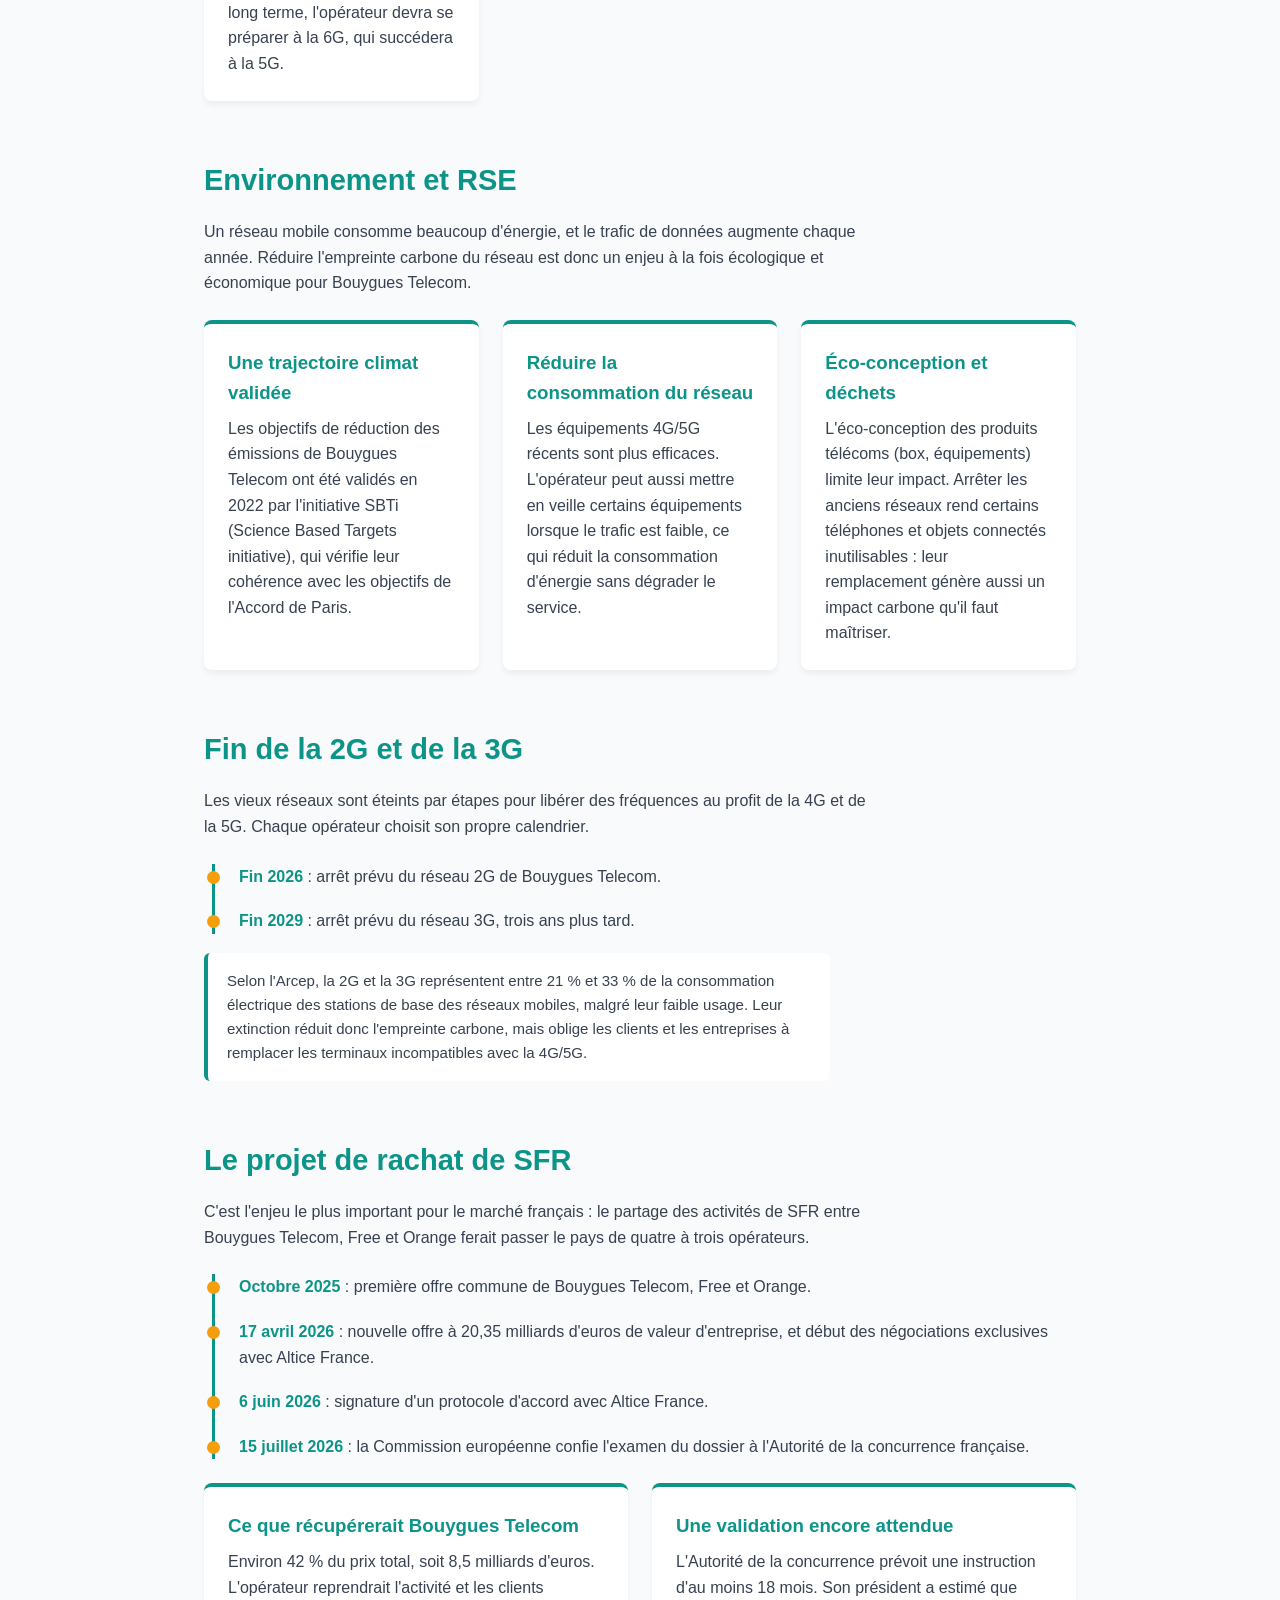
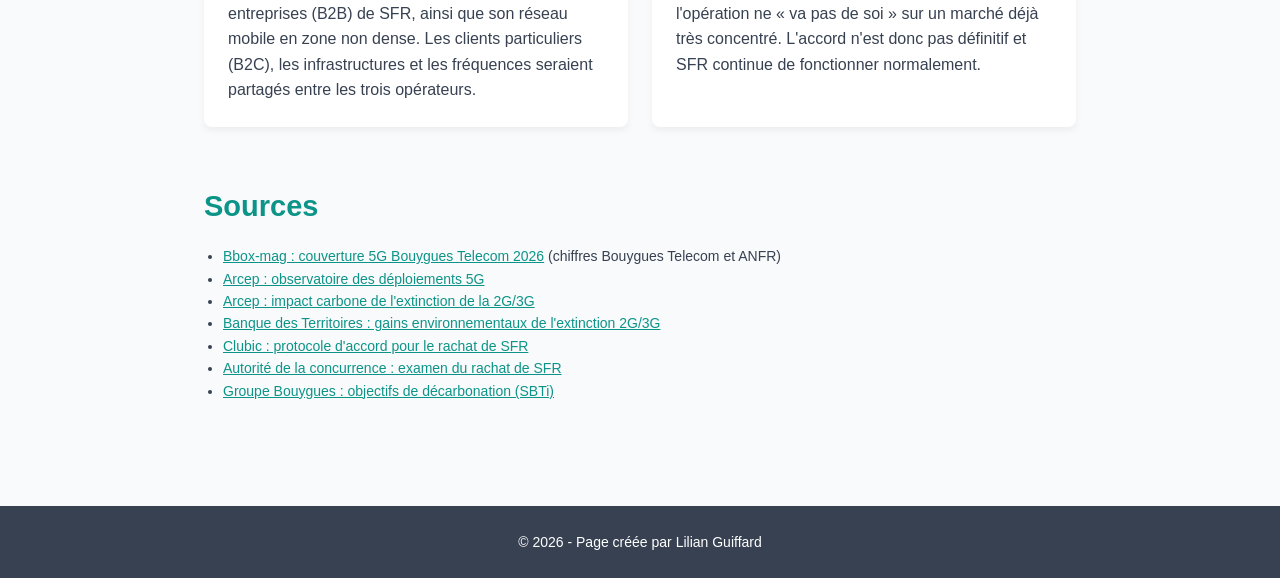
==== commit b505a425: "Update enjeux.html" ====
--- a/enjeux.html
+++ b/enjeux.html
@@ -12,34 +12,34 @@
         .enjeux-wrap {
             max-width: 1000px;
             margin: 0 auto;
-            padding: 3rem 5% 1rem;
+            padding: 48px 5% 16px;
         }
 
         .enjeux-wrap section {
-            margin-bottom: 3.5rem;
+            margin-bottom: 56px;
         }
 
         .enjeux-wrap h2 {
             color: var(--primary-color);
-            font-size: 1.8rem;
-            margin-bottom: 1rem;
+            font-size: 29px;
+            margin-bottom: 16px;
         }
 
         .enjeux-wrap h3 {
             color: var(--primary-color);
-            margin-bottom: 0.5rem;
+            margin-bottom: 8px;
         }
 
         .enjeux-wrap p {
-            margin-bottom: 1rem;
+            margin-bottom: 16px;
             max-width: 75ch;
         }
 
         
         .intro-panel {
             max-width: 1100px;
-            margin: 2rem auto 0;
-            padding: 2.5rem 3rem;
+            margin: 32px auto 0;
+            padding: 40px 48px;
             background: #fff;
             border: 2px dashed var(--primary-color);
             border-radius: 6px;
@@ -47,23 +47,23 @@
         }
 
         .intro-panel h1 {
-            font-size: clamp(2rem, 5vw, 3.4rem);
+            font-size: clamp(32px, 5vw, 54px);
             line-height: 1.1;
             color: var(--primary-color);
-            margin-bottom: 0.6rem;
+            margin-bottom: 10px;
         }
 
         .intro-panel .sous-titre {
-            font-size: clamp(1.1rem, 2.5vw, 1.6rem);
+            font-size: clamp(18px, 2.5vw, 26px);
             font-weight: 700;
-            margin-bottom: 2rem;
+            margin-bottom: 32px;
         }
 
         
         .tuiles {
             display: grid;
             grid-template-columns: repeat(4, 1fr);
-            gap: 1.5rem;
+            gap: 24px;
         }
 
         .tuile {
@@ -73,7 +73,7 @@
             align-items: center;
             text-align: center;
             min-height: 170px;
-            padding: 1rem;
+            padding: 16px;
             border: 2px dotted var(--primary-color);
             border-radius: 4px;
             color: var(--text-color);
@@ -88,28 +88,28 @@
         }
 
         .tuile strong {
-            font-size: 1.8rem;
+            font-size: 29px;
             color: var(--primary-color);
             line-height: 1.1;
         }
 
         .tuile span {
-            font-size: 0.95rem;
-            margin-top: 0.4rem;
+            font-size: 15px;
+            margin-top: 6px;
         }
 
         
         .trio {
             max-width: 1100px;
             width: 90%;
-            margin: 2rem auto 0;
-            padding: 1.8rem 2rem;
+            margin: 32px auto 0;
+            padding: 29px 32px;
             background: #fff;
             border: 2px solid var(--primary-color);
             border-radius: 6px;
             display: grid;
             grid-template-columns: repeat(3, 1fr);
-            gap: 2rem;
+            gap: 32px;
             text-align: center;
             font-weight: 700;
         }
@@ -120,7 +120,7 @@
 
         .detail-titre {
             text-align: center;
-            margin-top: 2rem;
+            margin-top: 32px;
             color: var(--primary-color);
         }
 
@@ -130,7 +130,7 @@
         }
 
         @media (max-width: 480px) {
-            .intro-panel { padding: 1.5rem; }
+            .intro-panel { padding: 24px; }
             .tuiles { grid-template-columns: 1fr; }
         }
 
@@ -138,40 +138,40 @@
         .chiffres {
             display: grid;
             grid-template-columns: repeat(auto-fit, minmax(200px, 1fr));
-            gap: 1.2rem;
-            margin: 1.5rem 0;
+            gap: 19px;
+            margin: 24px 0;
         }
 
         .chiffre {
             background: #fff;
             border-left: 4px solid var(--accent-color);
             border-radius: 6px;
-            padding: 1.2rem;
+            padding: 19px;
             box-shadow: 0 4px 6px rgba(0, 0, 0, 0.05);
         }
 
         .chiffre strong {
             display: block;
-            font-size: 2rem;
+            font-size: 32px;
             color: var(--primary-color);
             line-height: 1.1;
         }
 
         .chiffre span {
-            font-size: 0.9rem;
+            font-size: 14px;
         }
 
         
         .grille {
             display: grid;
             grid-template-columns: repeat(auto-fit, minmax(260px, 1fr));
-            gap: 1.5rem;
-            margin-top: 1.5rem;
+            gap: 24px;
+            margin-top: 24px;
         }
 
         .grille .card {
             max-width: none;
-            padding: 1.5rem;
+            padding: 24px;
         }
 
         .grille .card p {
@@ -182,20 +182,20 @@
         .frise {
             list-style: none;
             border-left: 3px solid var(--primary-color);
-            margin: 1.5rem 0 1rem 0.5rem;
-            padding-left: 1.5rem;
+            margin: 24px 0 16px 8px;
+            padding-left: 24px;
         }
 
         .frise li {
             position: relative;
-            margin-bottom: 1.2rem;
+            margin-bottom: 19px;
         }
 
         .frise li::before {
             content: "";
             position: absolute;
-            left: calc(-1.5rem - 8px);
-            top: 0.45rem;
+            left: calc(-24px - 8px);
+            top: 7px;
             width: 13px;
             height: 13px;
             border-radius: 50%;
@@ -210,15 +210,15 @@
         .note {
             background: #fff;
             border-radius: 6px;
-            padding: 1rem 1.2rem;
+            padding: 16px 19px;
             border-left: 4px solid var(--primary-color);
-            font-size: 0.95rem;
+            font-size: 15px;
             max-width: 75ch;
         }
 
         .sources ul {
-            padding-left: 1.2rem;
-            font-size: 0.9rem;
+            padding-left: 19px;
+            font-size: 14px;
         }
 
         .sources a {
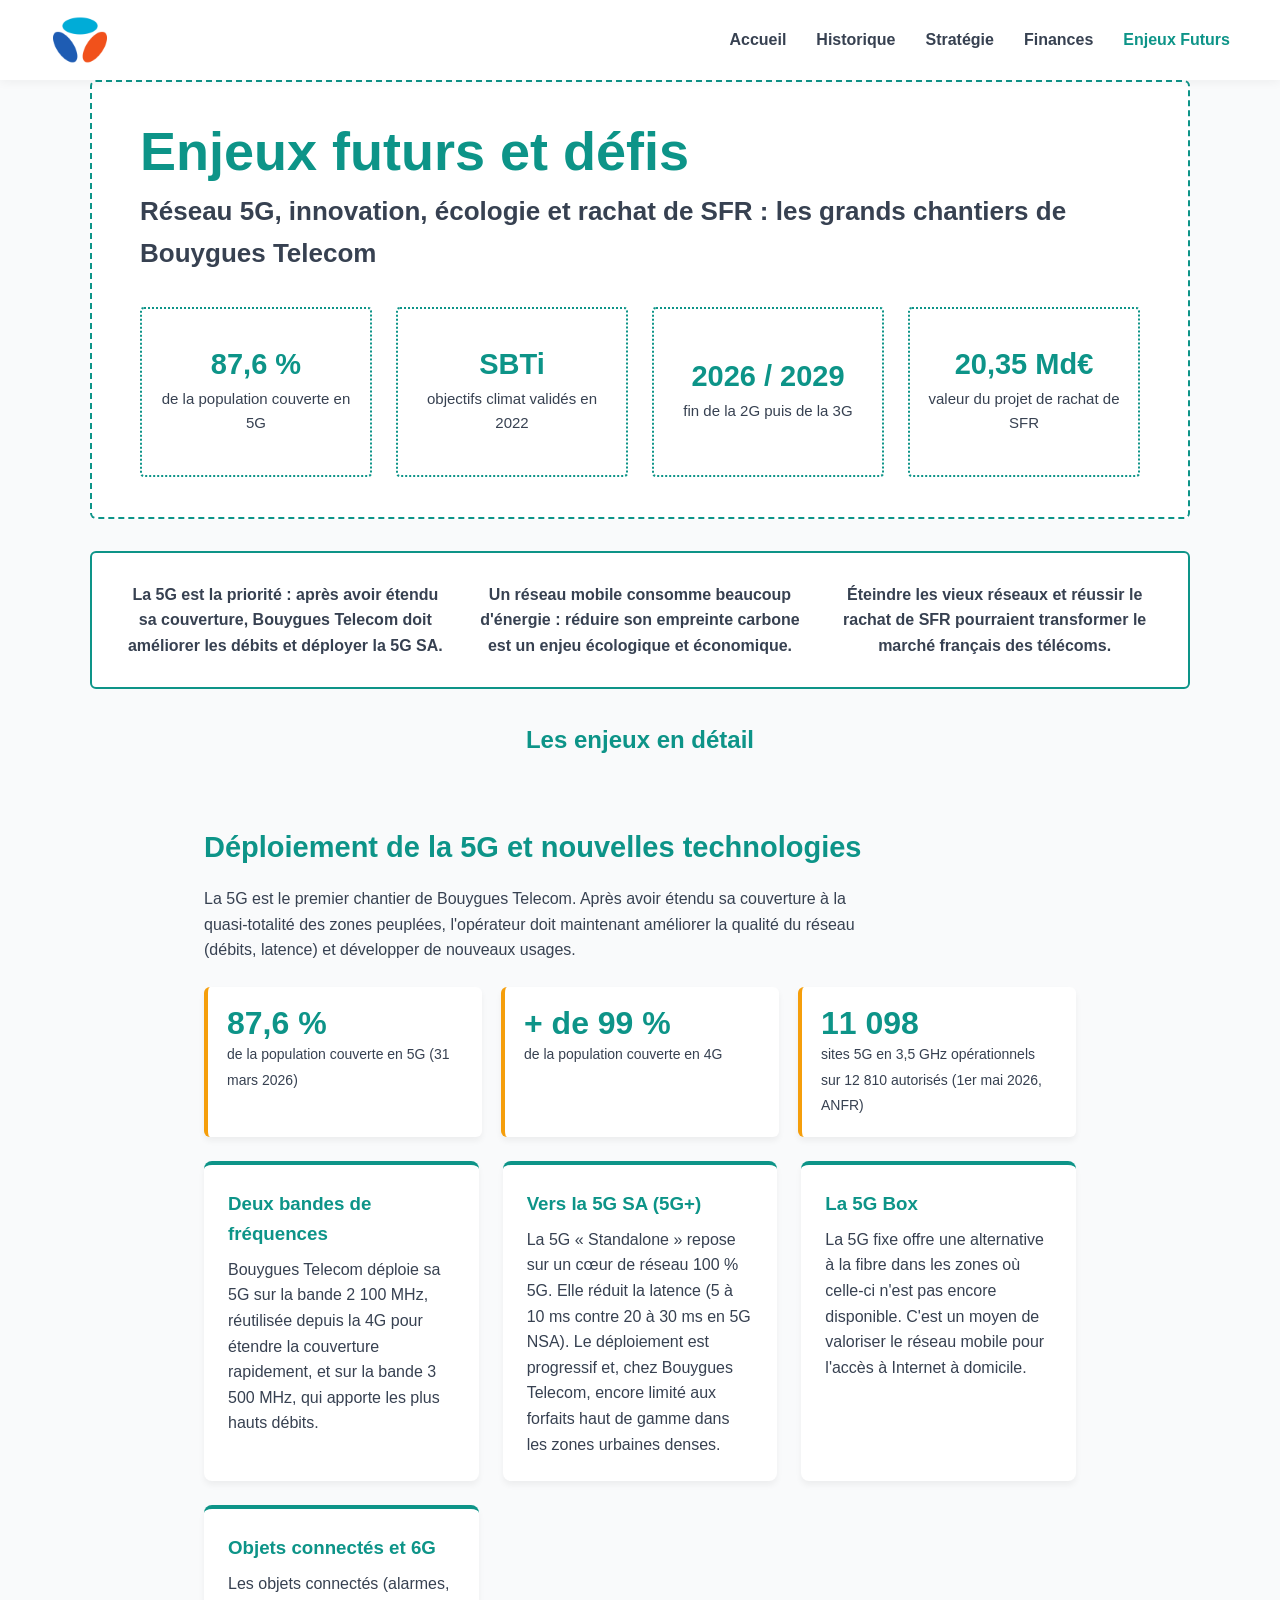
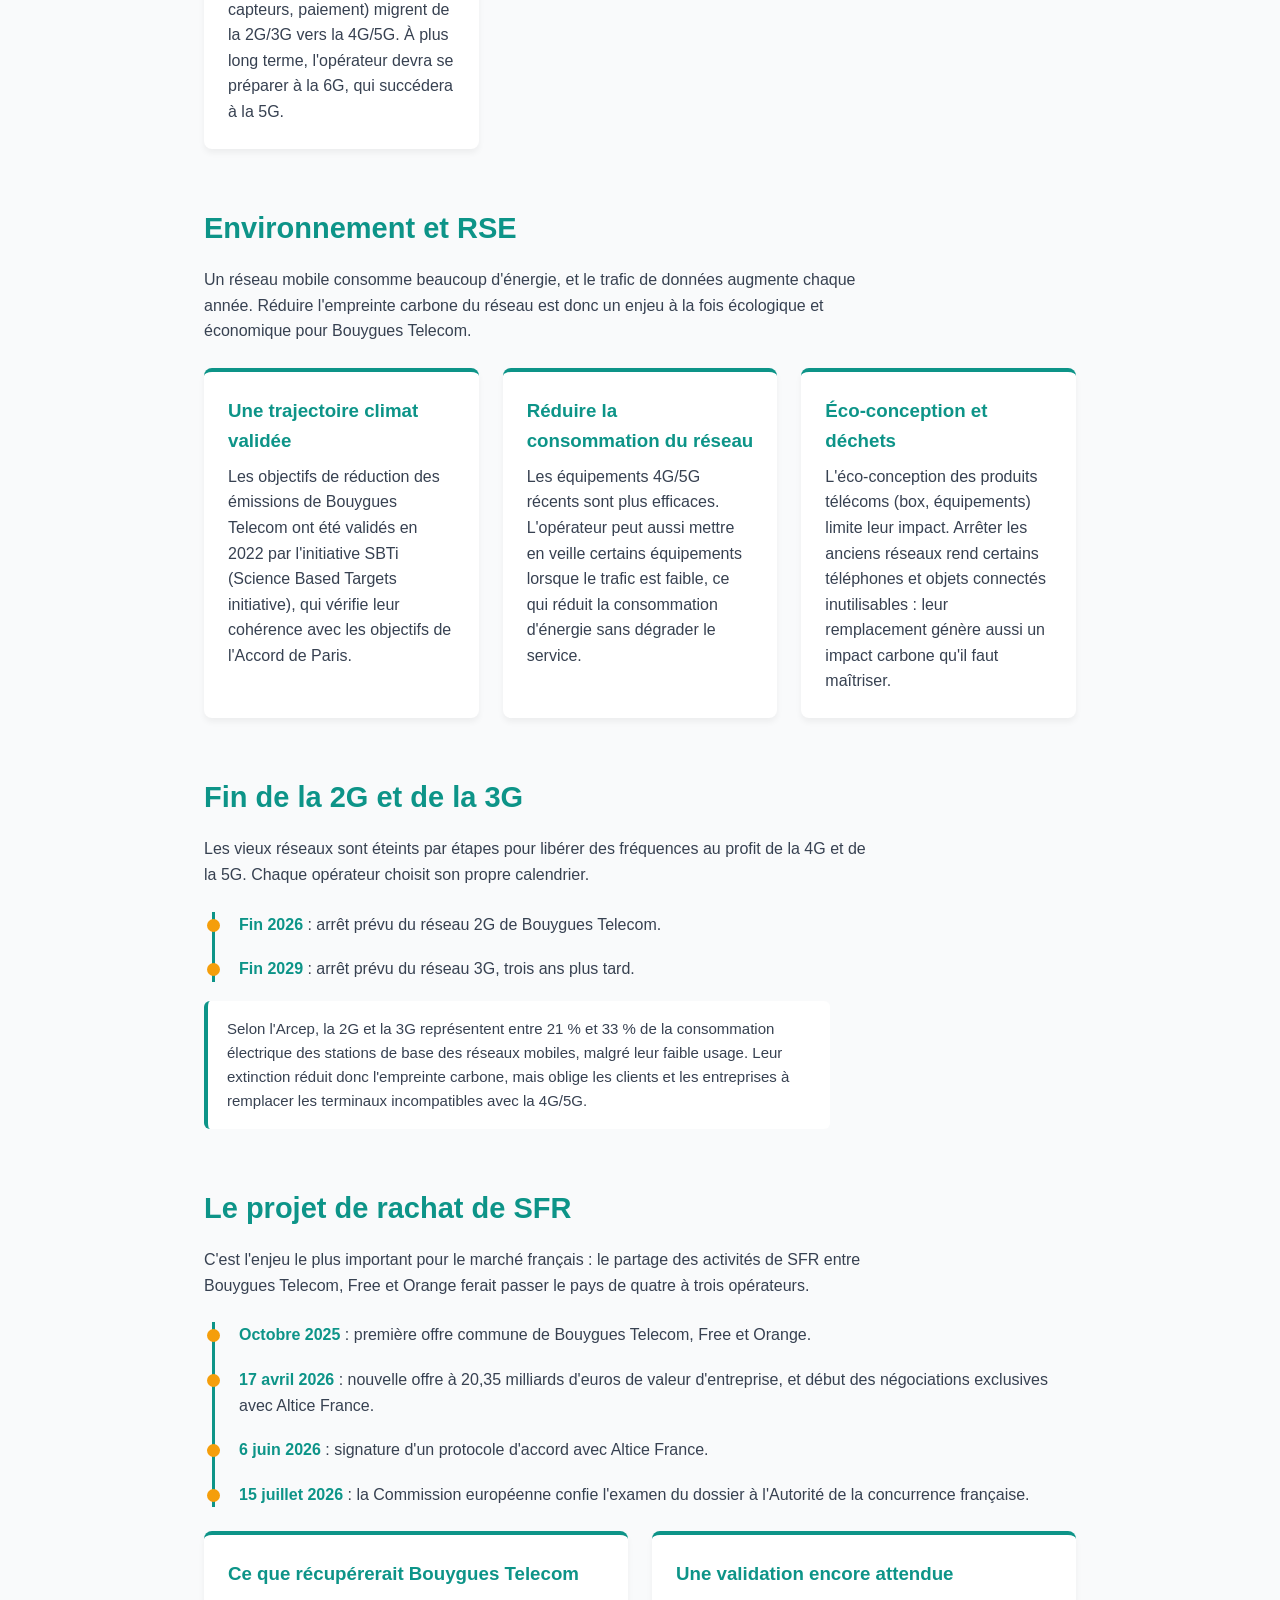
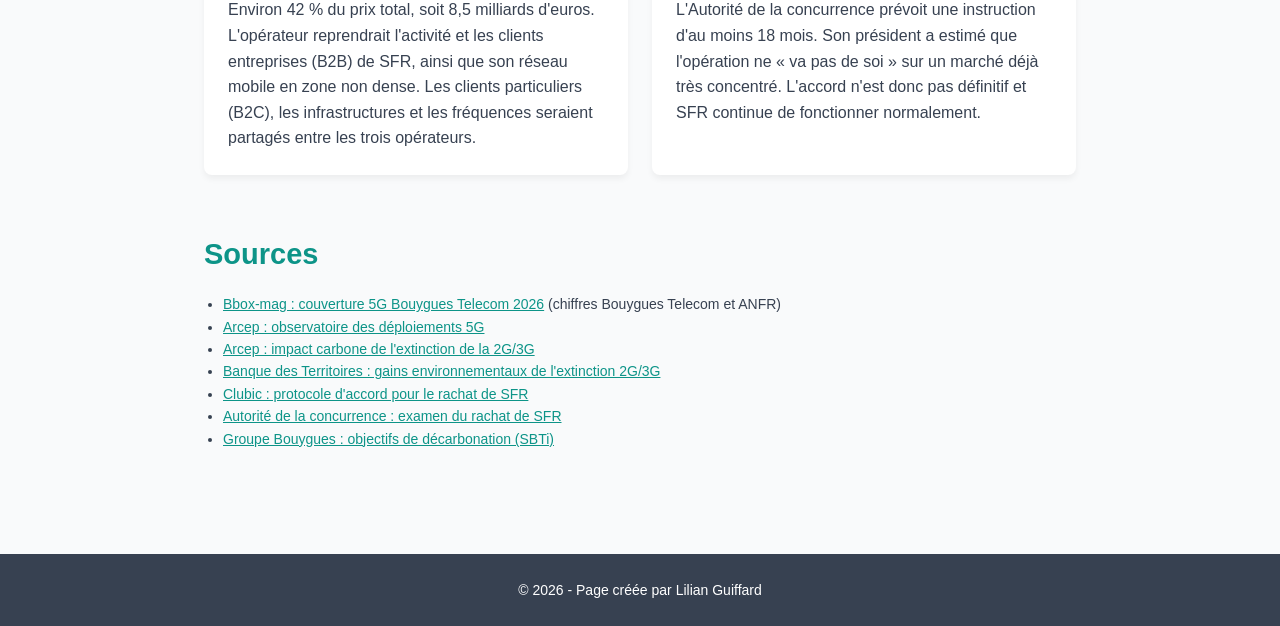
==== commit 0e641fc1: "Restore original content of enjeux.html Restored the original content of enjeux.html after it was re" ====
--- a/enjeux.html
+++ b/enjeux.html
@@ -38,7 +38,7 @@
         
         .intro-panel {
             max-width: 1100px;
-            margin: 32px auto 0;
+            margin: 80px auto 0;
             padding: 40px 48px;
             background: #fff;
             border: 2px dashed var(--primary-color);
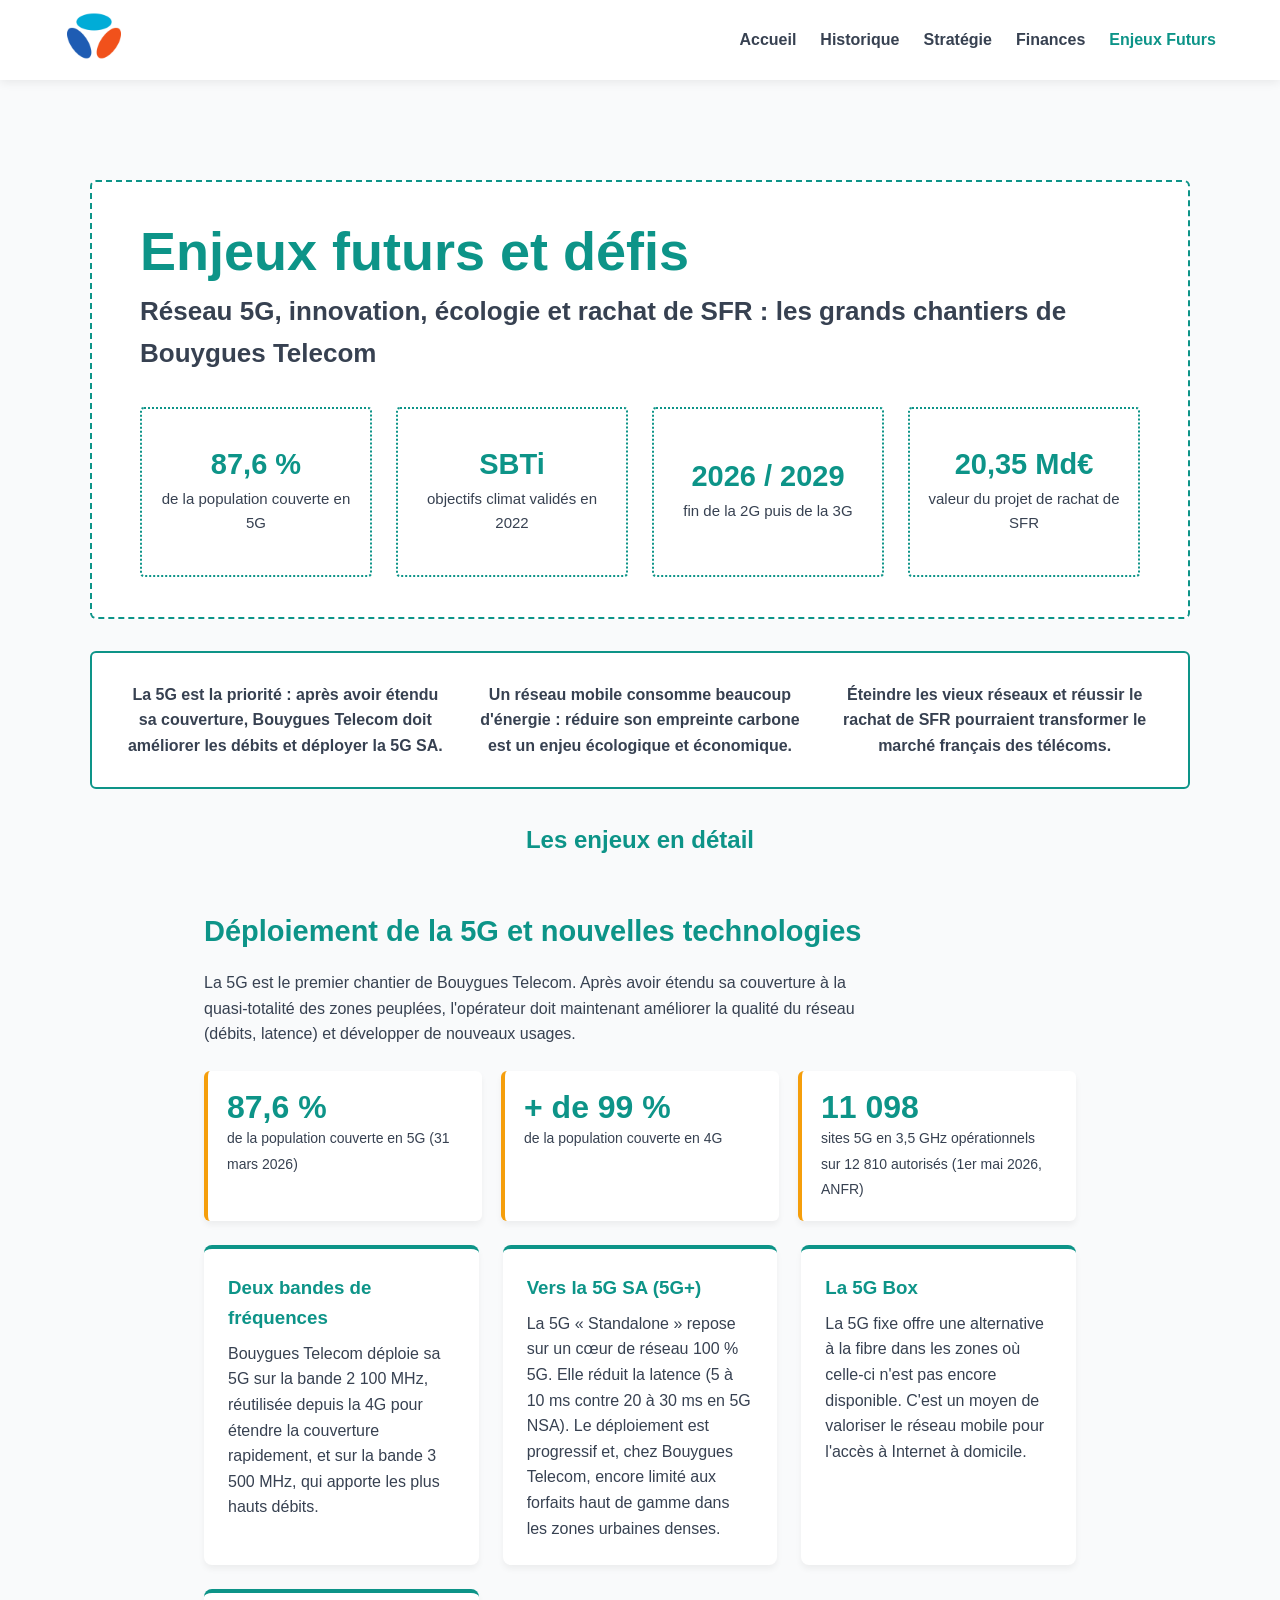
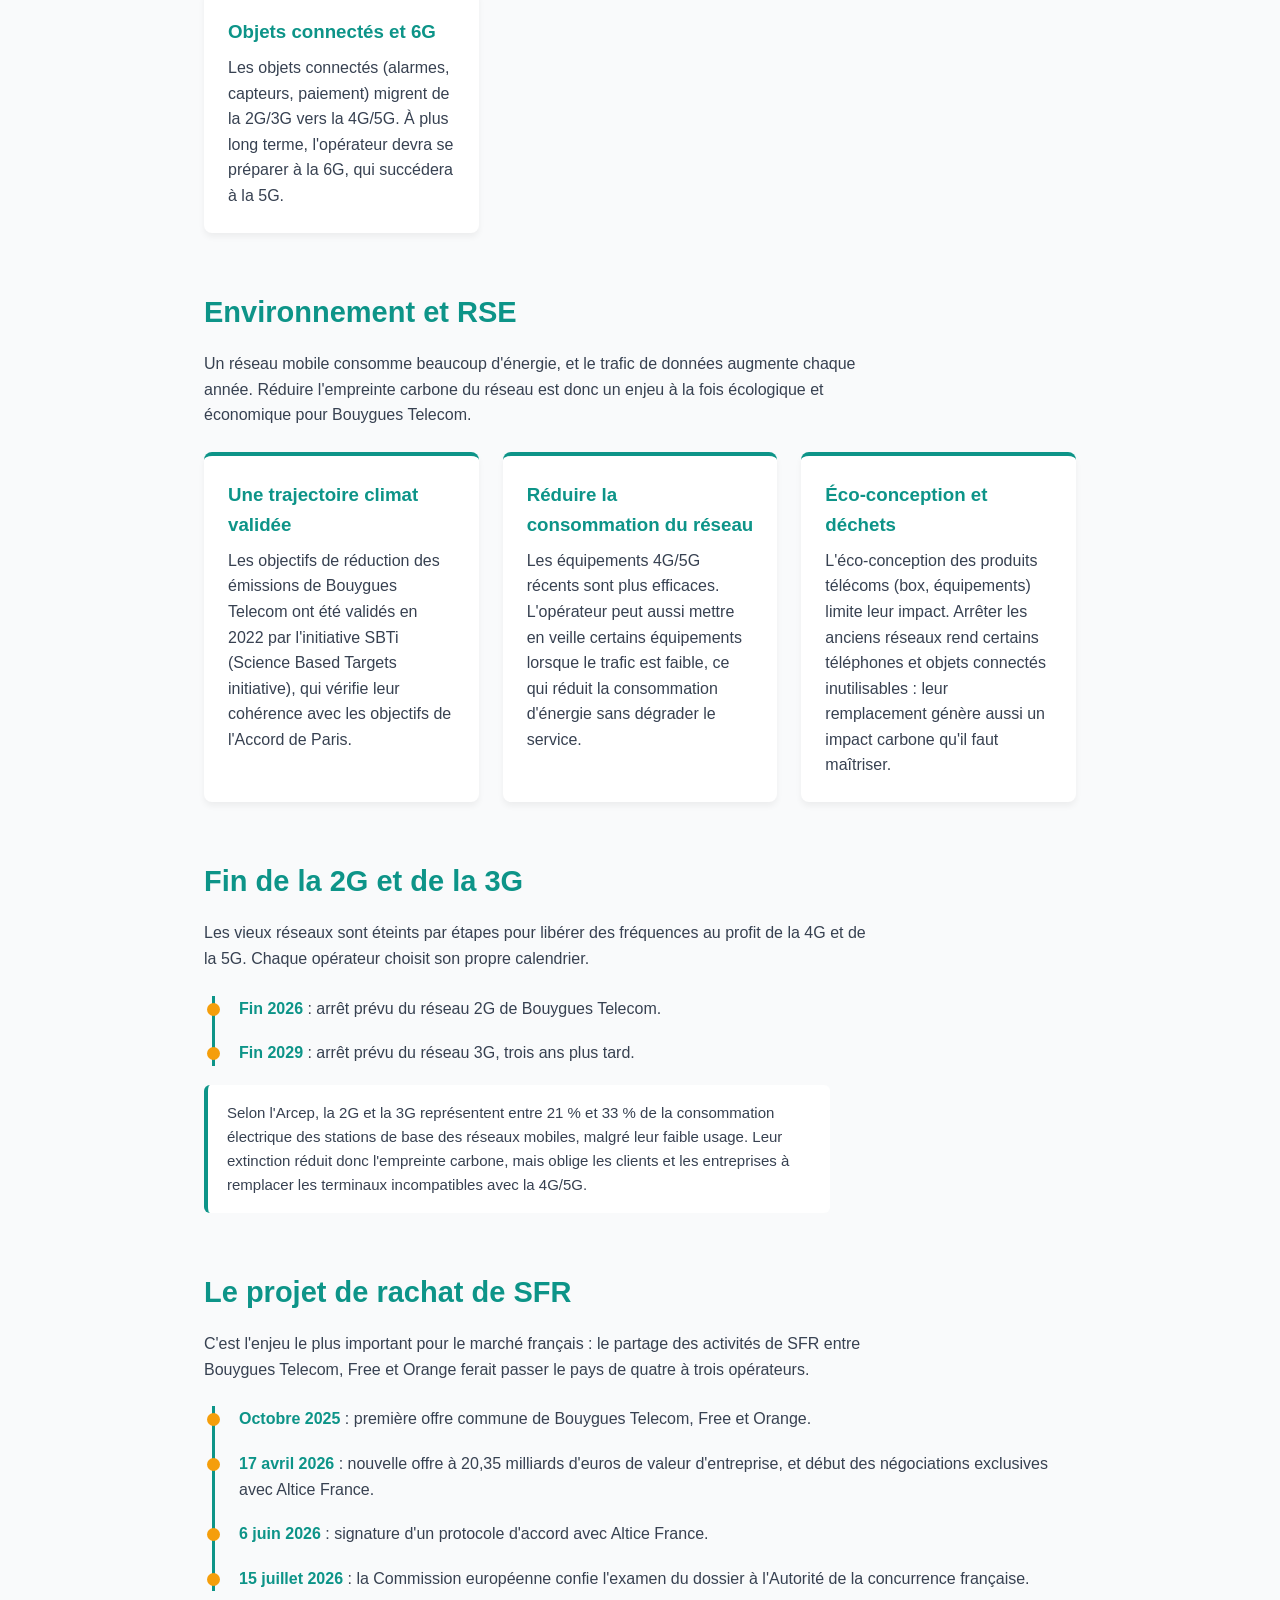
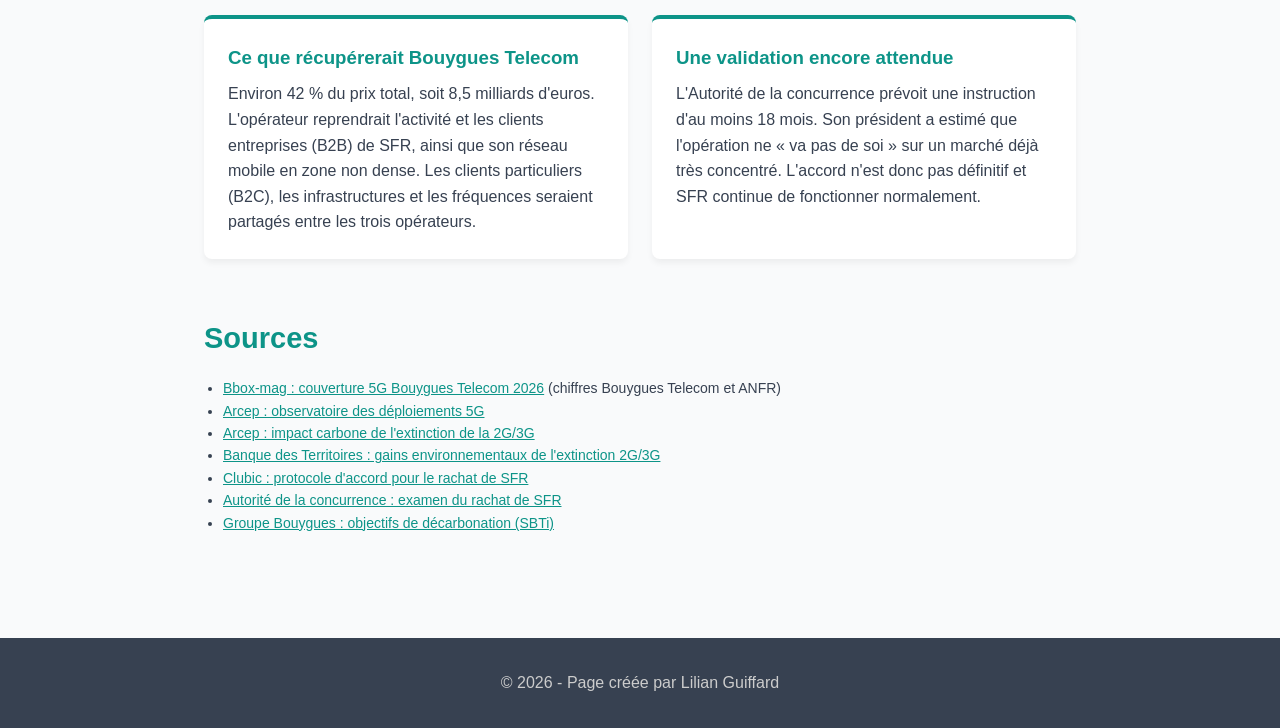
==== commit ab2bcfeb: "Update enjeux.html" ====
--- a/enjeux.html
+++ b/enjeux.html
@@ -38,7 +38,7 @@
         
         .intro-panel {
             max-width: 1100px;
-            margin: 80px auto 0;
+            margin: 100px auto 0;
             padding: 40px 48px;
             background: #fff;
             border: 2px dashed var(--primary-color);
--- a/style.css
+++ b/style.css
@@ -3,12 +3,12 @@
   }
 
 :root {
-  --primary-color: #0D9488;   
-  --secondary-color: #059669; 
-  --accent-color: #F59E0B;    
-  --neutral-color: #374151;   
-  --text-color: #374151;      
-  --bg-light: #F9FAFB;        
+  --primary-color: #0D9488;
+  --secondary-color: #059669;
+  --accent-color: #F59E0B;
+  --neutral-color: #374151;
+  --text-color: #374151;
+  --bg-light: #F9FAFB;
 }
 
 * {
@@ -26,14 +26,16 @@
 
 header {
   background: #fff;
-  box-shadow: 0 2px 5px rgba(0, 0, 0, 0.1);
+  box-shadow: 0 2px 10px rgba(0, 0, 0, 0.08);
   display: flex;
   justify-content: space-between;
   align-items: center;
-  padding: 1rem 5%;
+  padding: 0 5%;
+  height: 80px;
   position: sticky;
   top: 0;
   z-index: 1000;
+  box-sizing: border-box;
 }
 
 header .logo h1 {
@@ -49,12 +51,14 @@
   list-style: none;
   display: flex;
   gap: 1.5rem;
+  margin: 0;
+  padding: 0;
 }
 
 nav a {
   text-decoration: none;
   color: var(--text-color);
-  font-weight: 500;
+  font-weight: 600;
   transition: color 0.3s;
 }
 
@@ -86,14 +90,16 @@
   background: var(--accent-color);
   color: #fff;
   padding: 0.8rem 1.5rem;
-  border-radius: 5px;
+  border-radius: 6px;
   text-decoration: none;
   font-weight: 700;
-  transition: background 0.3s;
+  transition: box-shadow 0.25s, transform 0.25s;
 }
 
 .btn:hover {
-  background: var(--secondary-color);
+  background: var(--accent-color);
+  box-shadow: 0 6px 18px rgba(245, 158, 11, 0.4);
+  transform: translateY(-3px);
 }
 
 .intro-cards {
@@ -131,6 +137,8 @@
 @media (max-width: 768px) {
   header {
     flex-direction: column;
+    height: auto;
+    padding: 1rem 5%;
     gap: 1rem;
   }
 
@@ -139,237 +147,3 @@
     justify-content: center;
   }
 }
-
-:root {
-  --primary: #0d9488; /* Teal Océan */
-  --secondary: #059669; /* Vert Émeraude */
-  --accent: #f59e0b; /* Ambre Doré */
-  --neutral: #374151; /* Gris Graphite */
-  --bg-light: #f9fafb; /* Gris Clair */
-}
-
-/* Typographie et Design Global */
-body {
-  font-family: "Carlito", sans-serif;
-  background-color: var(--bg-light);
-  color: var(--neutral);
-  margin: 0;
-  padding: 0;
-  line-height: 1.6;
-}
-
-h1, h2, h3, h4, h5, h6 {
-  font-family: "Bahnschrift", sans-serif;
-  color: var(--primary);
-  margin-bottom: 1rem;
-}
-
-/* En-tête Flottant (Header) */
-header {
-  position: fixed;
-  top: 0;
-  width: 100%;
-  height: 80px;
-  background-color: #ffffff;
-  box-shadow: 0 2px 10px rgba(0, 0, 0, 0.05);
-  display: flex;
-  justify-content: space-between;
-  align-items: center;
-  padding: 0 50px;
-  z-index: 1000;
-  box-sizing: border-box;
-}
-
-.logo {
-  font-family: "Bahnschrift", sans-serif;
-  font-size: 24px;
-  color: var(--primary);
-  font-weight: bold;
-  display: flex;
-  align-items: center;
-}
-
-nav ul {
-  list-style: none;
-  display: flex;
-  gap: 30px;
-  margin: 0;
-  padding: 0;
-}
-
-nav ul li a {
-  color: var(--neutral);
-  text-decoration: none;
-  font-weight: 600;
-}
-
-nav ul li a:hover {
-  color: var(--primary);
-  text-decoration: underline;
-}
-
-.lang-selector {
-  padding: 5px 10px;
-  border: 1px solid var(--neutral);
-  border-radius: 4px;
-  font-family: "Carlito", sans-serif;
-  color: var(--neutral);
-}
-
-/* Layout Principal et Espace Blanc */
-main {
-  margin-top: 100px; /* Compensation du menu flottant */
-  padding: 0 50px 50px 50px;
-  max-width: 1200px;
-  margin-left: auto;
-  margin-right: auto;
-}
-
-/* Fil d'Ariane */
-.breadcrumbs {
-  margin-bottom: 20px;
-  font-size: 14px;
-}
-
-.breadcrumbs a {
-  color: var(--primary);
-  text-decoration: none;
-}
-
-.breadcrumbs a:hover {
-  text-decoration: underline;
-}
-
-/* Haut de page (Hero Section) */
-.hero {
-  position: relative;
-  width: 100%;
-  height: 450px;
-  background: url("https://cloudfront-eu-central-1.images.arcpublishing.com/infopro/WRHAHRPPHRNG7P7ZY3UWK3AXOY.png")
-    center/cover no-repeat;
-  border-radius: 8px;
-  display: flex;
-  align-items: center;
-  justify-content: flex-start;
-  padding: 40px;
-  box-sizing: border-box;
-  margin-bottom: 60px;
-}
-
-.hero-message {
-  background: rgba(255, 255, 255, 0.9);
-  padding: 30px;
-  border-radius: 8px;
-  max-width: 500px;
-}
-
-.hero-message h1 {
-  margin-top: 0;
-}
-
-.hero-message p {
-  font-size: 18px;
-  margin-bottom: 20px;
-}
-
-/* Boutons (Proposition B) */
-.btn {
-  display: inline-block;
-  padding: 12px 24px;
-  background-color: var(--secondary);
-  color: #ffffff;
-  text-decoration: none;
-  border-radius: 6px;
-  font-weight: bold;
-  transition:
-    box-shadow 0.3s ease,
-    background-color 0.3s ease;
-}
-
-.btn:hover {
-  box-shadow: 0 6px 12px rgba(0, 0, 0, 0.15); /* Effet d'ombre portée */
-  text-decoration: none;
-  background-color: #047857;
-}
-
-/* Liens textuels */
-a.text-link {
-  color: var(--primary);
-  text-decoration: none;
-  font-weight: 600;
-}
-
-a.text-link:hover {
-  text-decoration: underline;
-}
-
-/* Chiffres Clés (Infographies statiques) */
-.key-figures-container {
-  display: flex;
-  gap: 30px;
-  margin-bottom: 60px;
-}
-
-.figure-card {
-  flex: 1;
-  background-color: #ffffff;
-  padding: 30px;
-  border-radius: 8px;
-  box-shadow: 0 2px 8px rgba(0, 0, 0, 0.05);
-  text-align: center;
-  border-top: 4px solid var(--accent);
-}
-
-.figure-card .number {
-  font-family: "Bahnschrift", sans-serif;
-  font-size: 42px;
-  color: var(--primary);
-  font-weight: bold;
-  margin-bottom: 10px;
-}
-
-.news-carousel {
-  display: flex;
-  justify-content: center;
-  align-items: center;
-  gap: 20px;
-}
-
-.news-item {
-  width: 320px;
-  background-color: #ffffff;
-  border-radius: 8px;
-  padding: 20px;
-  box-shadow: 0 2px 8px rgba(0, 0, 0, 0.05);
-}
-
-img.news-img {
-  width: 100%;
-  height: 320px;
-  border-radius: 8px;
-  transition: transform 0.3s ease;
-  margin-bottom: 15px;
-}
-
-.news-item:hover img.news-img {
-  transform: scale(1.05); 
-}
-
-footer {
-  background-color: var(--neutral);
-  color: #ffffff;
-  text-align: center;
-  padding: 25px 0;
-  font-size: 14px;
-}
-
-footer a {
-  color: #ffffff;
-  text-decoration: none;
-  margin: 0 15px;
-}
-
-footer a:hover {
-  text-decoration: underline;
-  color: var(--accent);
-}
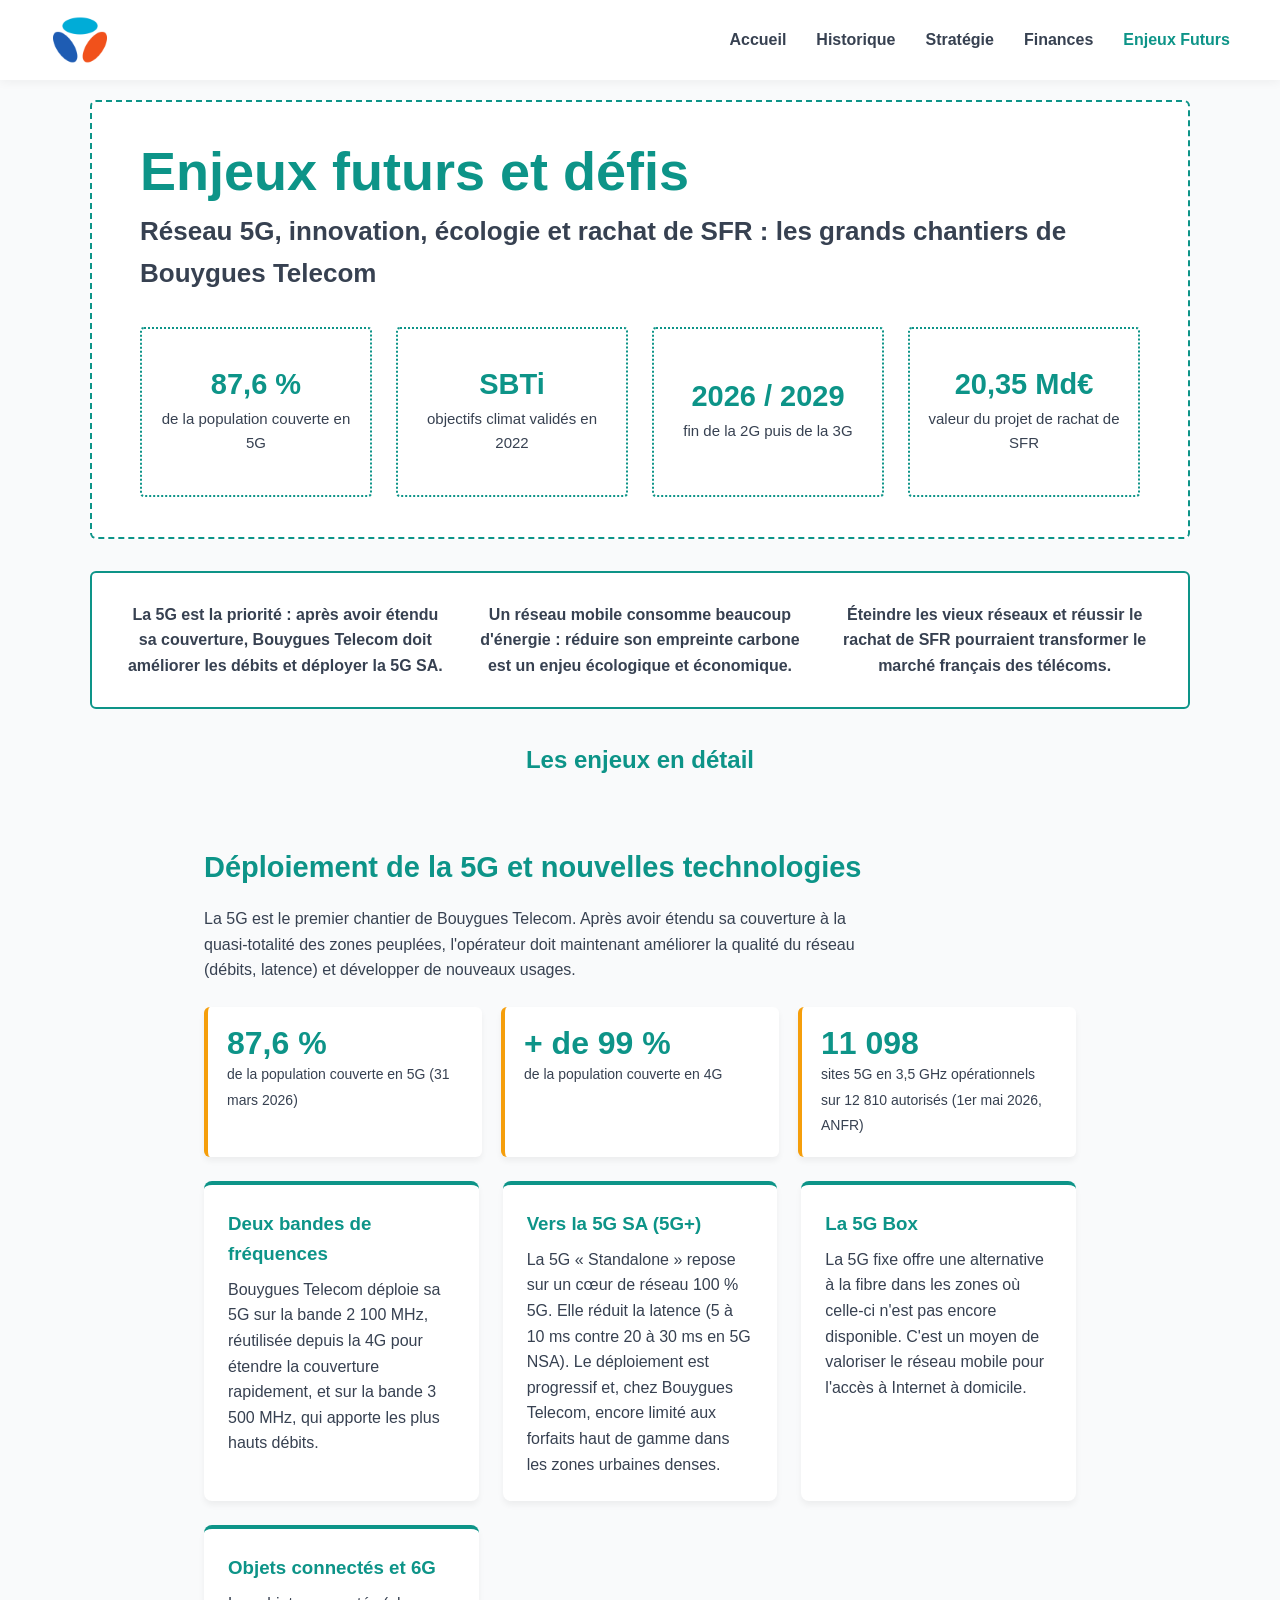
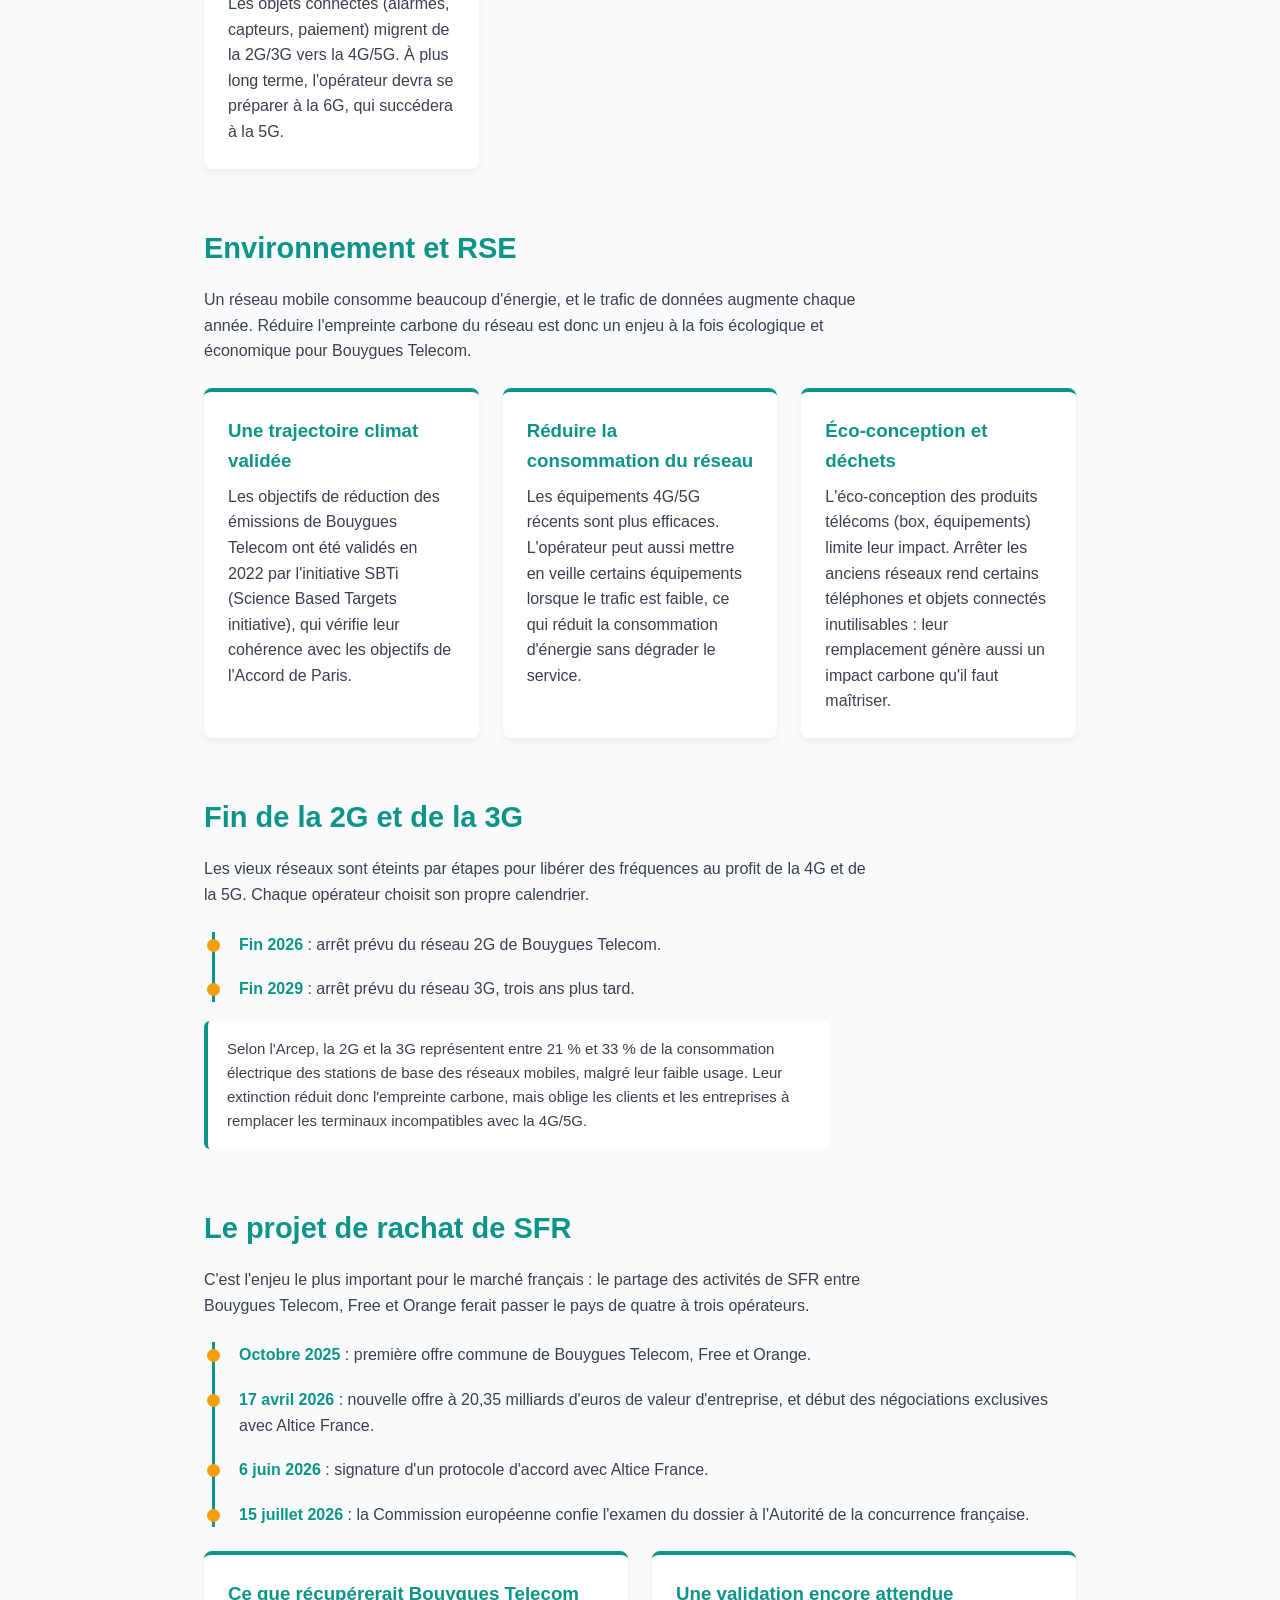
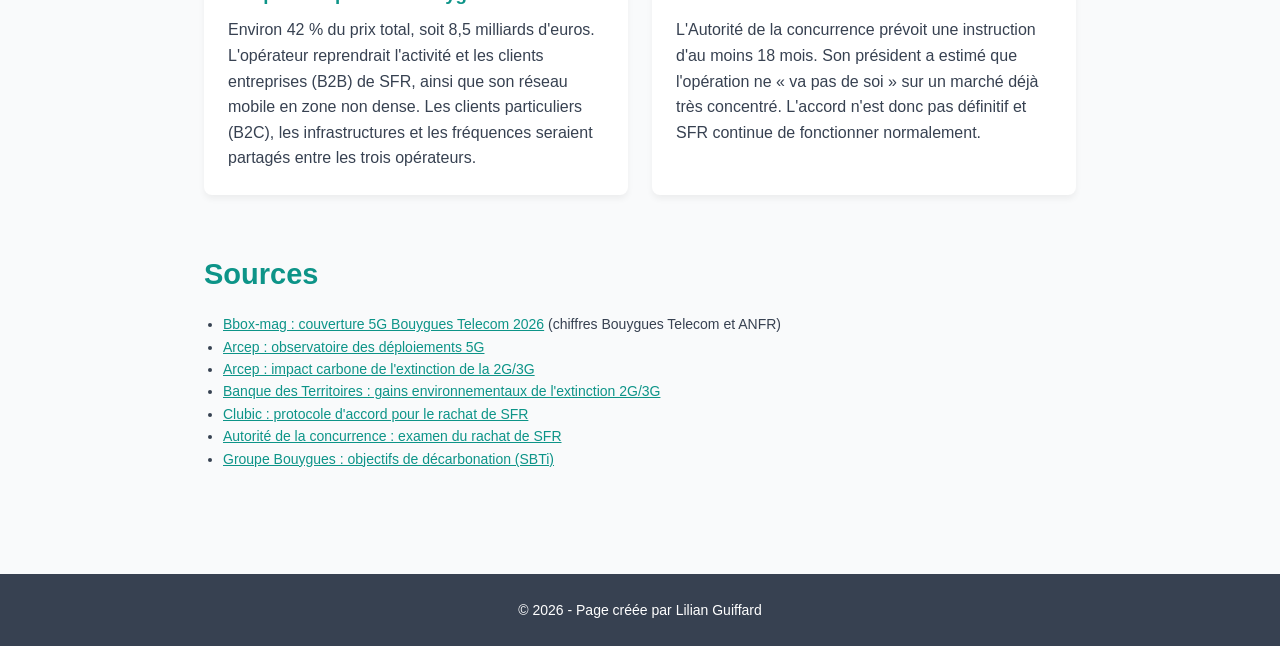
==== commit ae138299: "Update enjeux.html" ====
--- a/enjeux.html
+++ b/enjeux.html
@@ -124,15 +124,7 @@
             color: var(--primary-color);
         }
 
-        @media (max-width: 900px) {
-            .tuiles { grid-template-columns: repeat(2, 1fr); }
-            .trio { grid-template-columns: 1fr; }
-        }
-
-        @media (max-width: 480px) {
-            .intro-panel { padding: 24px; }
-            .tuiles { grid-template-columns: 1fr; }
-        }
+
 
         
         .chiffres {
--- a/style.css
+++ b/style.css
@@ -3,12 +3,12 @@
   }
 
 :root {
-  --primary-color: #0D9488;
-  --secondary-color: #059669;
-  --accent-color: #F59E0B;
-  --neutral-color: #374151;
-  --text-color: #374151;
-  --bg-light: #F9FAFB;
+  --primary-color: #0D9488;   
+  --secondary-color: #059669; 
+  --accent-color: #F59E0B;    
+  --neutral-color: #374151;   
+  --text-color: #374151;      
+  --bg-light: #F9FAFB;        
 }
 
 * {
@@ -26,16 +26,14 @@
 
 header {
   background: #fff;
-  box-shadow: 0 2px 10px rgba(0, 0, 0, 0.08);
+  box-shadow: 0 2px 5px rgba(0, 0, 0, 0.1);
   display: flex;
   justify-content: space-between;
   align-items: center;
-  padding: 0 5%;
-  height: 80px;
+  padding: 1rem 5%;
   position: sticky;
   top: 0;
   z-index: 1000;
-  box-sizing: border-box;
 }
 
 header .logo h1 {
@@ -51,14 +49,12 @@
   list-style: none;
   display: flex;
   gap: 1.5rem;
-  margin: 0;
-  padding: 0;
 }
 
 nav a {
   text-decoration: none;
   color: var(--text-color);
-  font-weight: 600;
+  font-weight: 500;
   transition: color 0.3s;
 }
 
@@ -90,16 +86,14 @@
   background: var(--accent-color);
   color: #fff;
   padding: 0.8rem 1.5rem;
-  border-radius: 6px;
+  border-radius: 5px;
   text-decoration: none;
   font-weight: 700;
-  transition: box-shadow 0.25s, transform 0.25s;
+  transition: background 0.3s;
 }
 
 .btn:hover {
-  background: var(--accent-color);
-  box-shadow: 0 6px 18px rgba(245, 158, 11, 0.4);
-  transform: translateY(-3px);
+  background: var(--secondary-color);
 }
 
 .intro-cards {
@@ -137,8 +131,6 @@
 @media (max-width: 768px) {
   header {
     flex-direction: column;
-    height: auto;
-    padding: 1rem 5%;
     gap: 1rem;
   }
 
@@ -147,3 +139,237 @@
     justify-content: center;
   }
 }
+
+:root {
+  --primary: #0d9488; /* Teal Océan */
+  --secondary: #059669; /* Vert Émeraude */
+  --accent: #f59e0b; /* Ambre Doré */
+  --neutral: #374151; /* Gris Graphite */
+  --bg-light: #f9fafb; /* Gris Clair */
+}
+
+/* Typographie et Design Global */
+body {
+  font-family: "Carlito", sans-serif;
+  background-color: var(--bg-light);
+  color: var(--neutral);
+  margin: 0;
+  padding: 0;
+  line-height: 1.6;
+}
+
+h1, h2, h3, h4, h5, h6 {
+  font-family: "Bahnschrift", sans-serif;
+  color: var(--primary);
+  margin-bottom: 1rem;
+}
+
+/* En-tête Flottant (Header) */
+header {
+  position: fixed;
+  top: 0;
+  width: 100%;
+  height: 80px;
+  background-color: #ffffff;
+  box-shadow: 0 2px 10px rgba(0, 0, 0, 0.05);
+  display: flex;
+  justify-content: space-between;
+  align-items: center;
+  padding: 0 50px;
+  z-index: 1000;
+  box-sizing: border-box;
+}
+
+.logo {
+  font-family: "Bahnschrift", sans-serif;
+  font-size: 24px;
+  color: var(--primary);
+  font-weight: bold;
+  display: flex;
+  align-items: center;
+}
+
+nav ul {
+  list-style: none;
+  display: flex;
+  gap: 30px;
+  margin: 0;
+  padding: 0;
+}
+
+nav ul li a {
+  color: var(--neutral);
+  text-decoration: none;
+  font-weight: 600;
+}
+
+nav ul li a:hover {
+  color: var(--primary);
+  text-decoration: underline;
+}
+
+.lang-selector {
+  padding: 5px 10px;
+  border: 1px solid var(--neutral);
+  border-radius: 4px;
+  font-family: "Carlito", sans-serif;
+  color: var(--neutral);
+}
+
+/* Layout Principal et Espace Blanc */
+main {
+  margin-top: 100px; /* Compensation du menu flottant */
+  padding: 0 50px 50px 50px;
+  max-width: 1200px;
+  margin-left: auto;
+  margin-right: auto;
+}
+
+/* Fil d'Ariane */
+.breadcrumbs {
+  margin-bottom: 20px;
+  font-size: 14px;
+}
+
+.breadcrumbs a {
+  color: var(--primary);
+  text-decoration: none;
+}
+
+.breadcrumbs a:hover {
+  text-decoration: underline;
+}
+
+/* Haut de page (Hero Section) */
+.hero {
+  position: relative;
+  width: 100%;
+  height: 450px;
+  background: url("https://cloudfront-eu-central-1.images.arcpublishing.com/infopro/WRHAHRPPHRNG7P7ZY3UWK3AXOY.png")
+    center/cover no-repeat;
+  border-radius: 8px;
+  display: flex;
+  align-items: center;
+  justify-content: flex-start;
+  padding: 40px;
+  box-sizing: border-box;
+  margin-bottom: 60px;
+}
+
+.hero-message {
+  background: rgba(255, 255, 255, 0.9);
+  padding: 30px;
+  border-radius: 8px;
+  max-width: 500px;
+}
+
+.hero-message h1 {
+  margin-top: 0;
+}
+
+.hero-message p {
+  font-size: 18px;
+  margin-bottom: 20px;
+}
+
+/* Boutons (Proposition B) */
+.btn {
+  display: inline-block;
+  padding: 12px 24px;
+  background-color: var(--secondary);
+  color: #ffffff;
+  text-decoration: none;
+  border-radius: 6px;
+  font-weight: bold;
+  transition:
+    box-shadow 0.3s ease,
+    background-color 0.3s ease;
+}
+
+.btn:hover {
+  box-shadow: 0 6px 12px rgba(0, 0, 0, 0.15); /* Effet d'ombre portée */
+  text-decoration: none;
+  background-color: #047857;
+}
+
+/* Liens textuels */
+a.text-link {
+  color: var(--primary);
+  text-decoration: none;
+  font-weight: 600;
+}
+
+a.text-link:hover {
+  text-decoration: underline;
+}
+
+/* Chiffres Clés (Infographies statiques) */
+.key-figures-container {
+  display: flex;
+  gap: 30px;
+  margin-bottom: 60px;
+}
+
+.figure-card {
+  flex: 1;
+  background-color: #ffffff;
+  padding: 30px;
+  border-radius: 8px;
+  box-shadow: 0 2px 8px rgba(0, 0, 0, 0.05);
+  text-align: center;
+  border-top: 4px solid var(--accent);
+}
+
+.figure-card .number {
+  font-family: "Bahnschrift", sans-serif;
+  font-size: 42px;
+  color: var(--primary);
+  font-weight: bold;
+  margin-bottom: 10px;
+}
+
+.news-carousel {
+  display: flex;
+  justify-content: center;
+  align-items: center;
+  gap: 20px;
+}
+
+.news-item {
+  width: 320px;
+  background-color: #ffffff;
+  border-radius: 8px;
+  padding: 20px;
+  box-shadow: 0 2px 8px rgba(0, 0, 0, 0.05);
+}
+
+img.news-img {
+  width: 100%;
+  height: 320px;
+  border-radius: 8px;
+  transition: transform 0.3s ease;
+  margin-bottom: 15px;
+}
+
+.news-item:hover img.news-img {
+  transform: scale(1.05); 
+}
+
+footer {
+  background-color: var(--neutral);
+  color: #ffffff;
+  text-align: center;
+  padding: 25px 0;
+  font-size: 14px;
+}
+
+footer a {
+  color: #ffffff;
+  text-decoration: none;
+  margin: 0 15px;
+}
+
+footer a:hover {
+  text-decoration: underline;
+  color: var(--accent);
+}
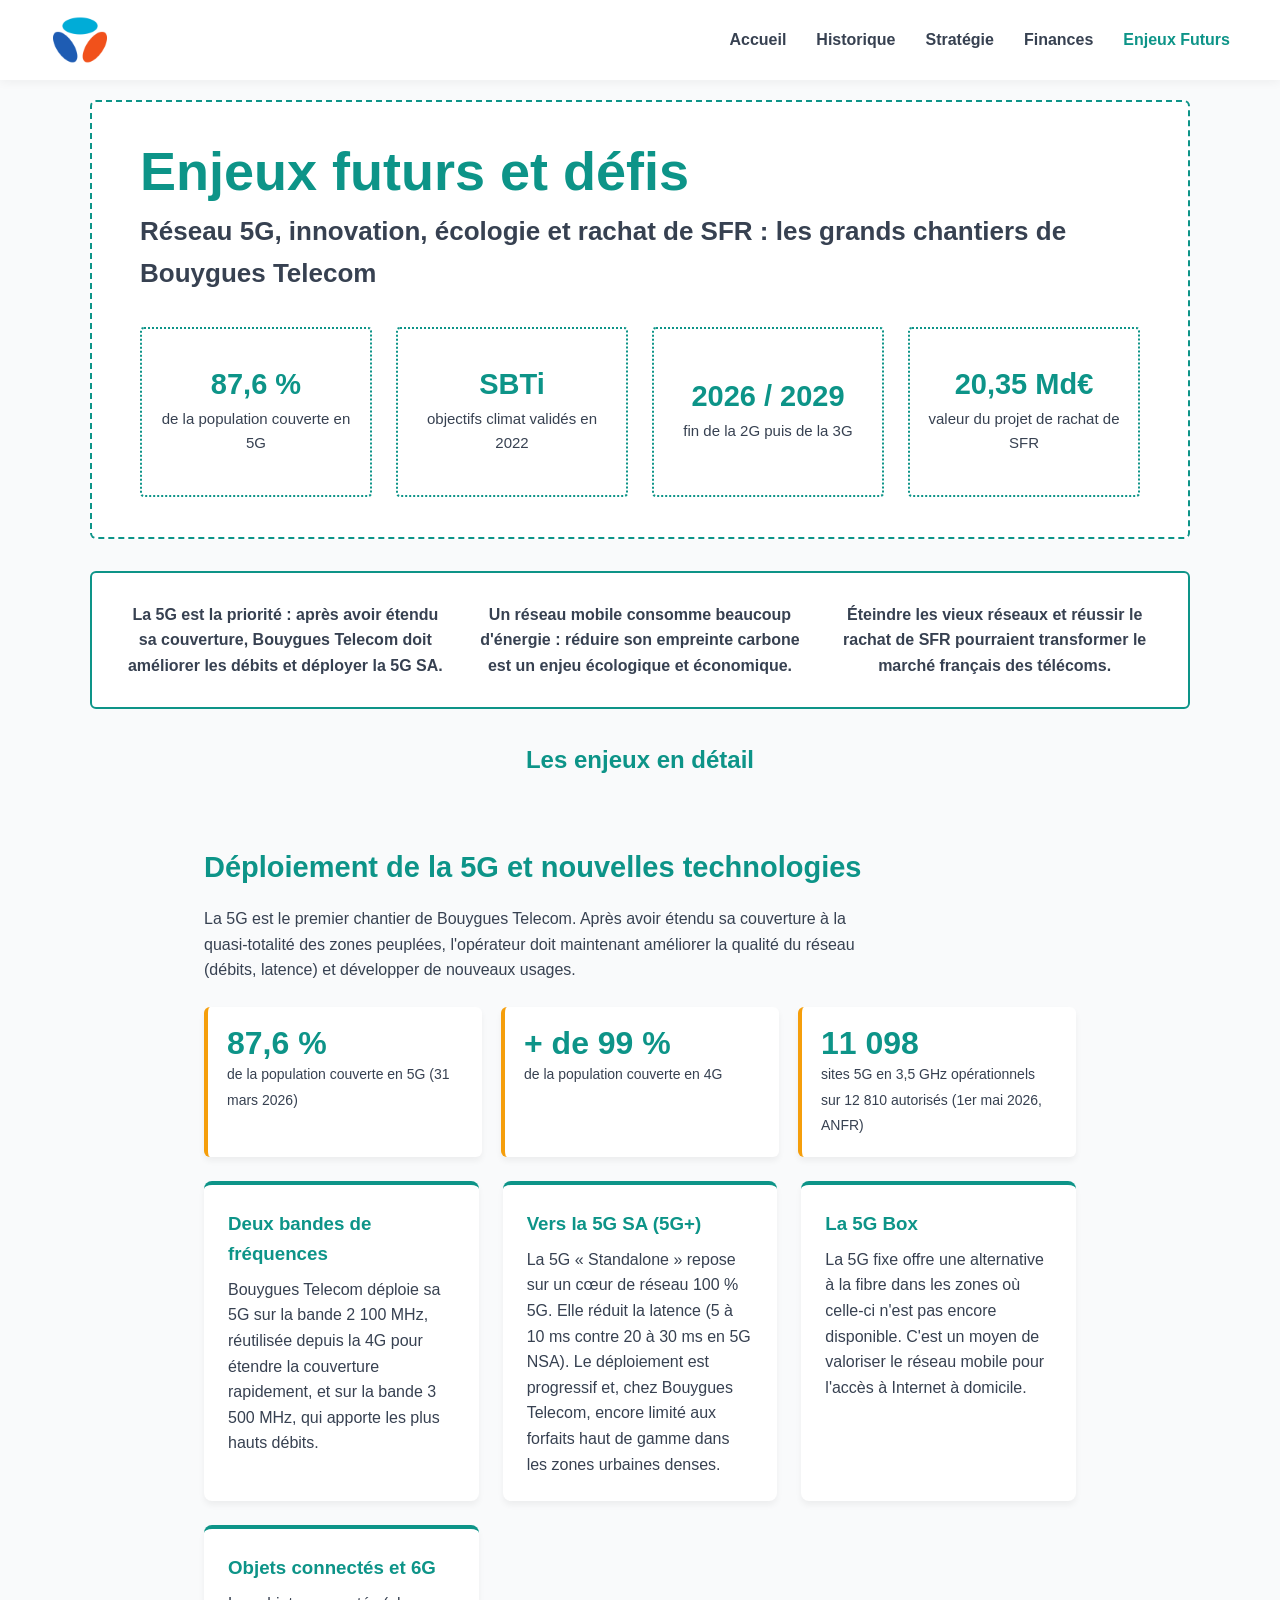
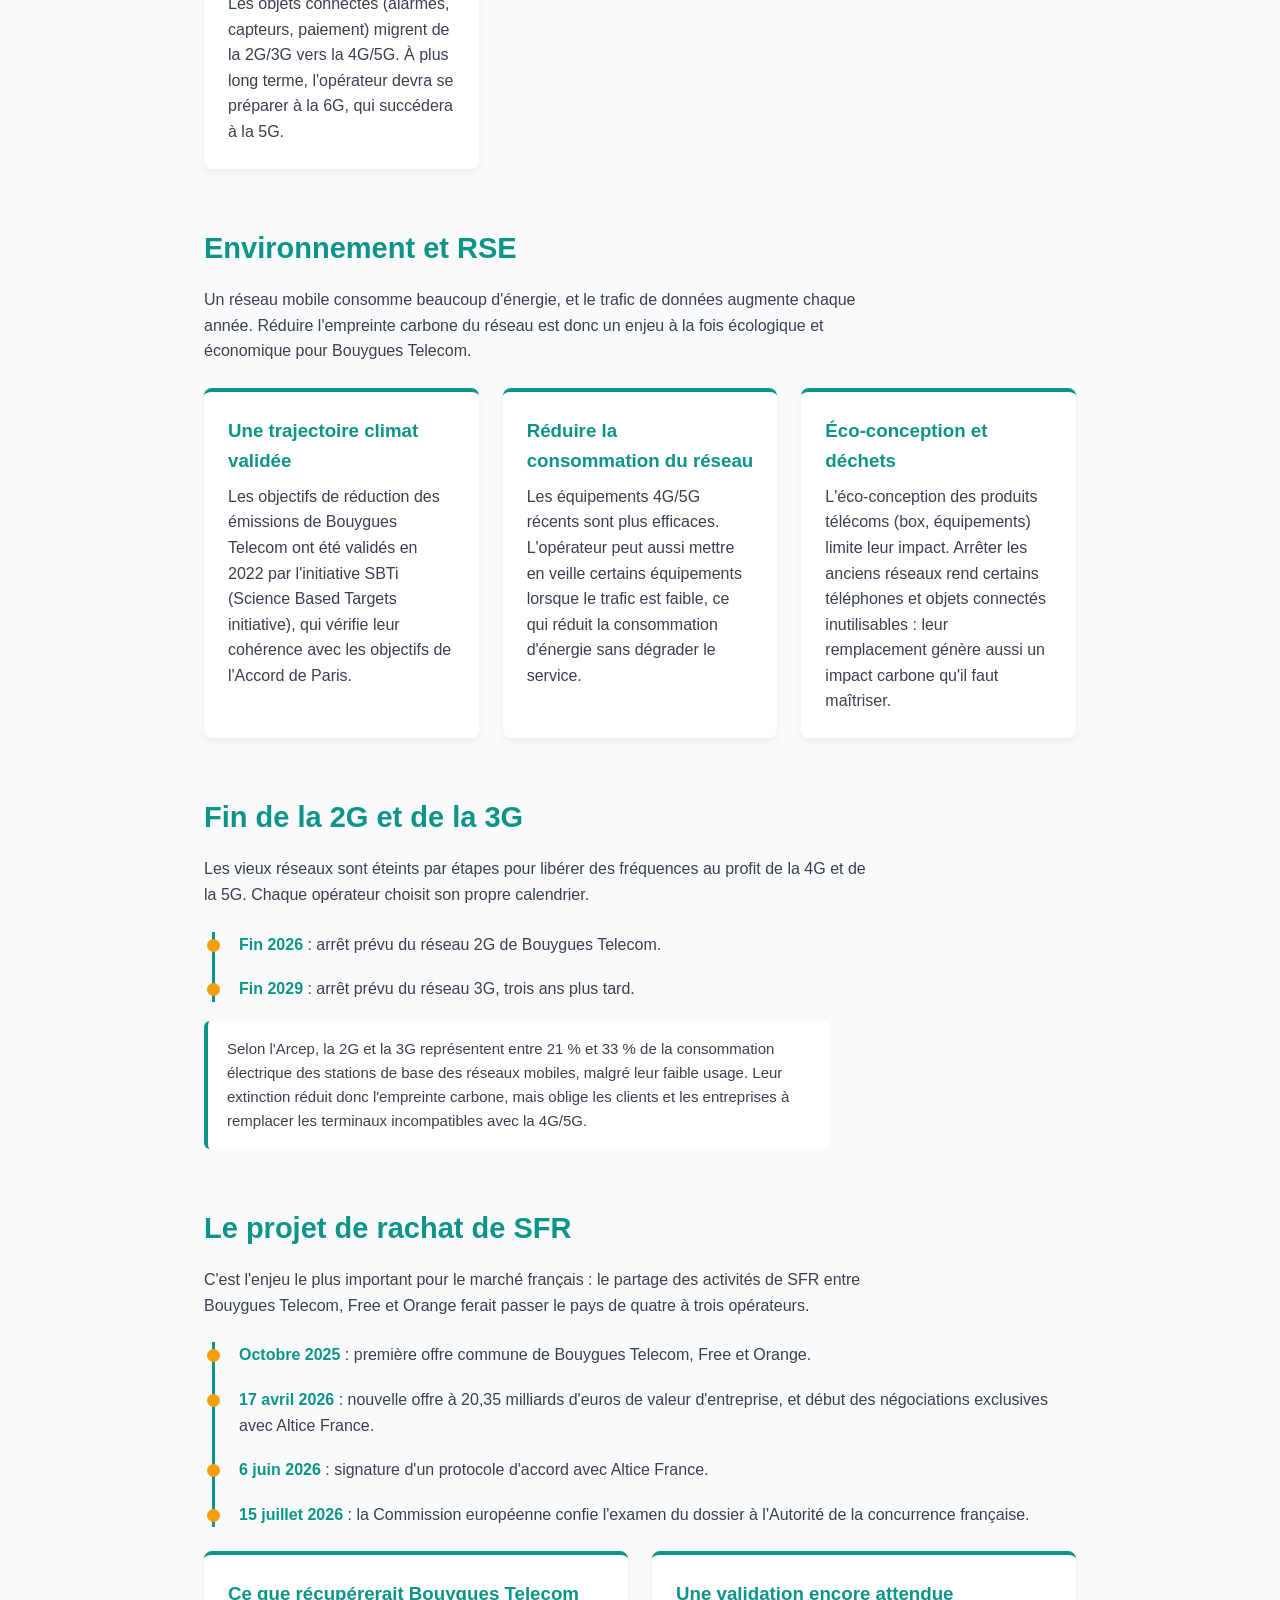
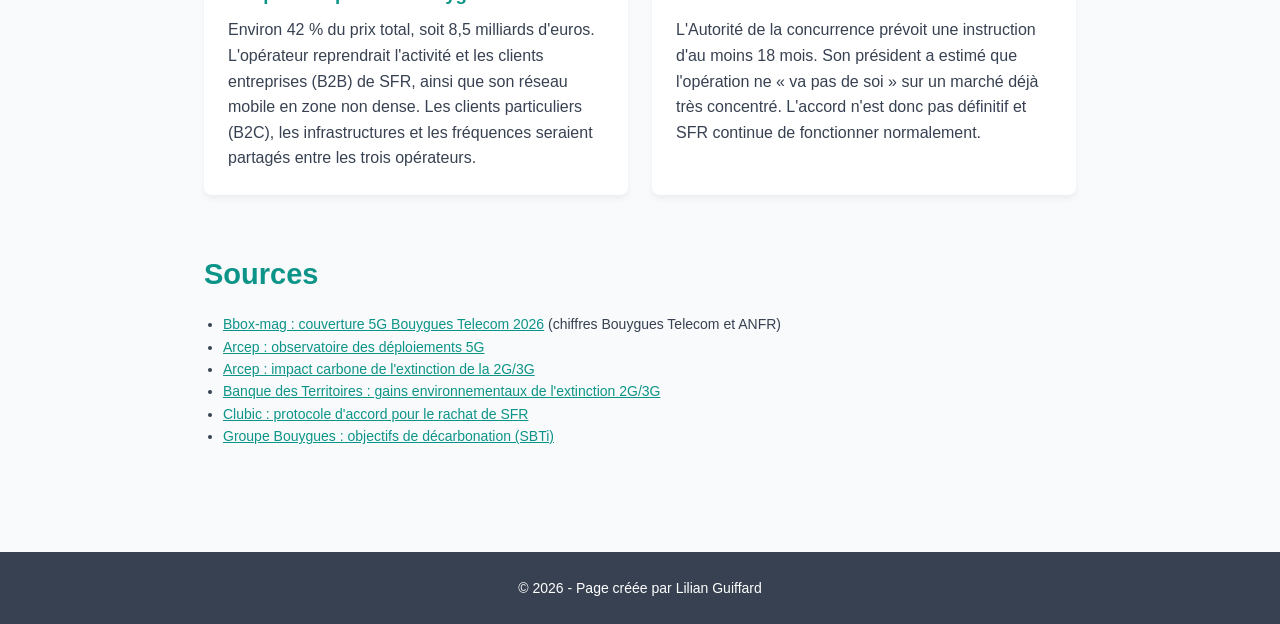
==== commit 77ec1892: "Update enjeux.html" ====
--- a/enjeux.html
+++ b/enjeux.html
@@ -373,7 +373,6 @@
                 <li><a href="https://www.arcep.fr/actualites/actualites-et-communiques/detail/n/environnement-110923.html">Arcep : impact carbone de l'extinction de la 2G/3G</a></li>
                 <li><a href="https://www.banquedesterritoires.fr/lextinction-de-la-2g3g-pourrait-generer-des-gains-environnementaux-substantiels">Banque des Territoires : gains environnementaux de l'extinction 2G/3G</a></li>
                 <li><a href="https://www.clubic.com/actualite-615757-grosse-avancee-pour-le-rachat-de-sfr-free-orange-bouygues-telecom-tombent-d-accord-avec-altice-les-details.html">Clubic : protocole d'accord pour le rachat de SFR</a></li>
-                <li><a href="https://www.autoritedelaconcurrence.fr/fr/entityprint/pdf/node/12235">Autorité de la concurrence : examen du rachat de SFR</a></li>
                 <li><a href="https://www.bouygues.com/app/uploads/2024/03/reponses-aux-questions-ecrites-des-actionnairesannexes_vf-1-1.pdf">Groupe Bouygues : objectifs de décarbonation (SBTi)</a></li>
             </ul>
         </section>
--- a/style.css
+++ b/style.css
@@ -244,7 +244,8 @@
 .hero {
   position: relative;
   width: 100%;
-  height: 450px;
+  height: 100vh;
+  height: 100svh;
   background: url("https://cloudfront-eu-central-1.images.arcpublishing.com/infopro/WRHAHRPPHRNG7P7ZY3UWK3AXOY.png")
     center/cover no-repeat;
   border-radius: 8px;
@@ -253,6 +254,7 @@
   justify-content: flex-start;
   padding: 40px;
   box-sizing: border-box;
+  border-radius: 0;
   margin-bottom: 60px;
 }
 
